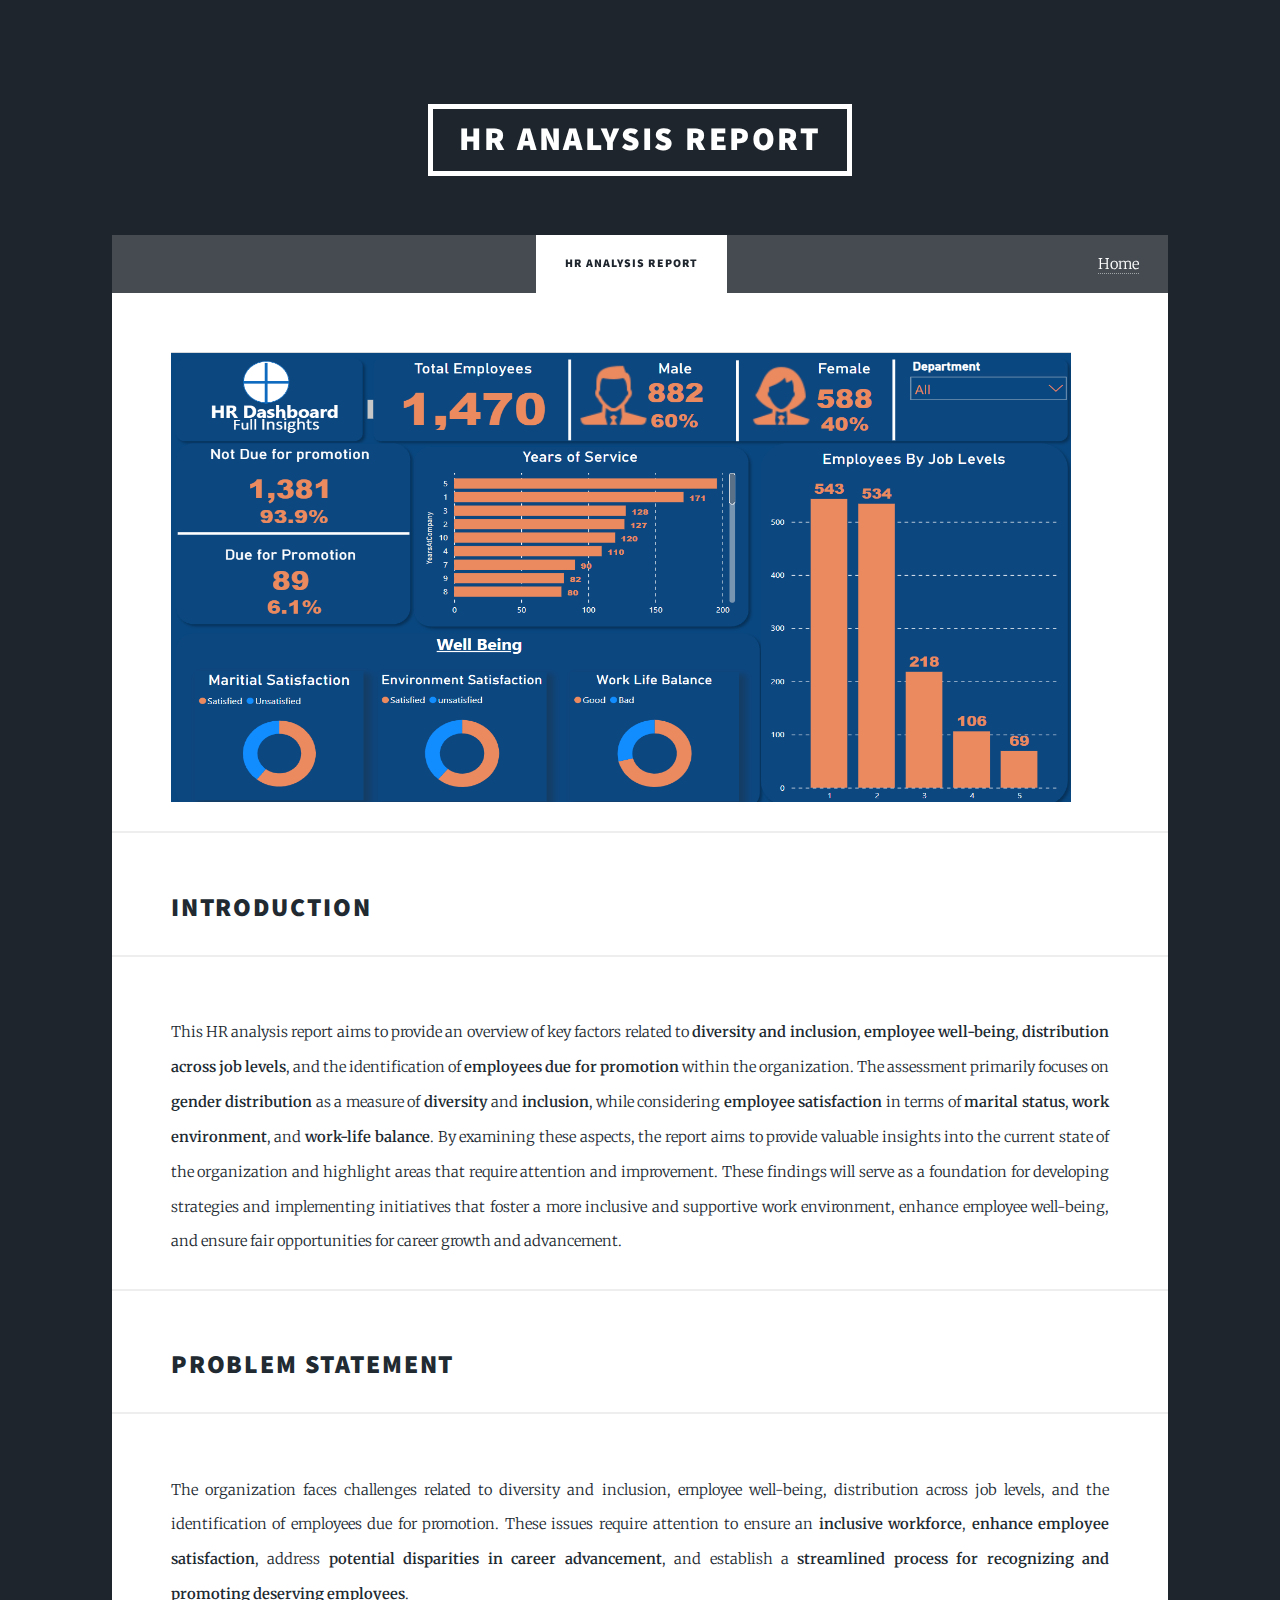
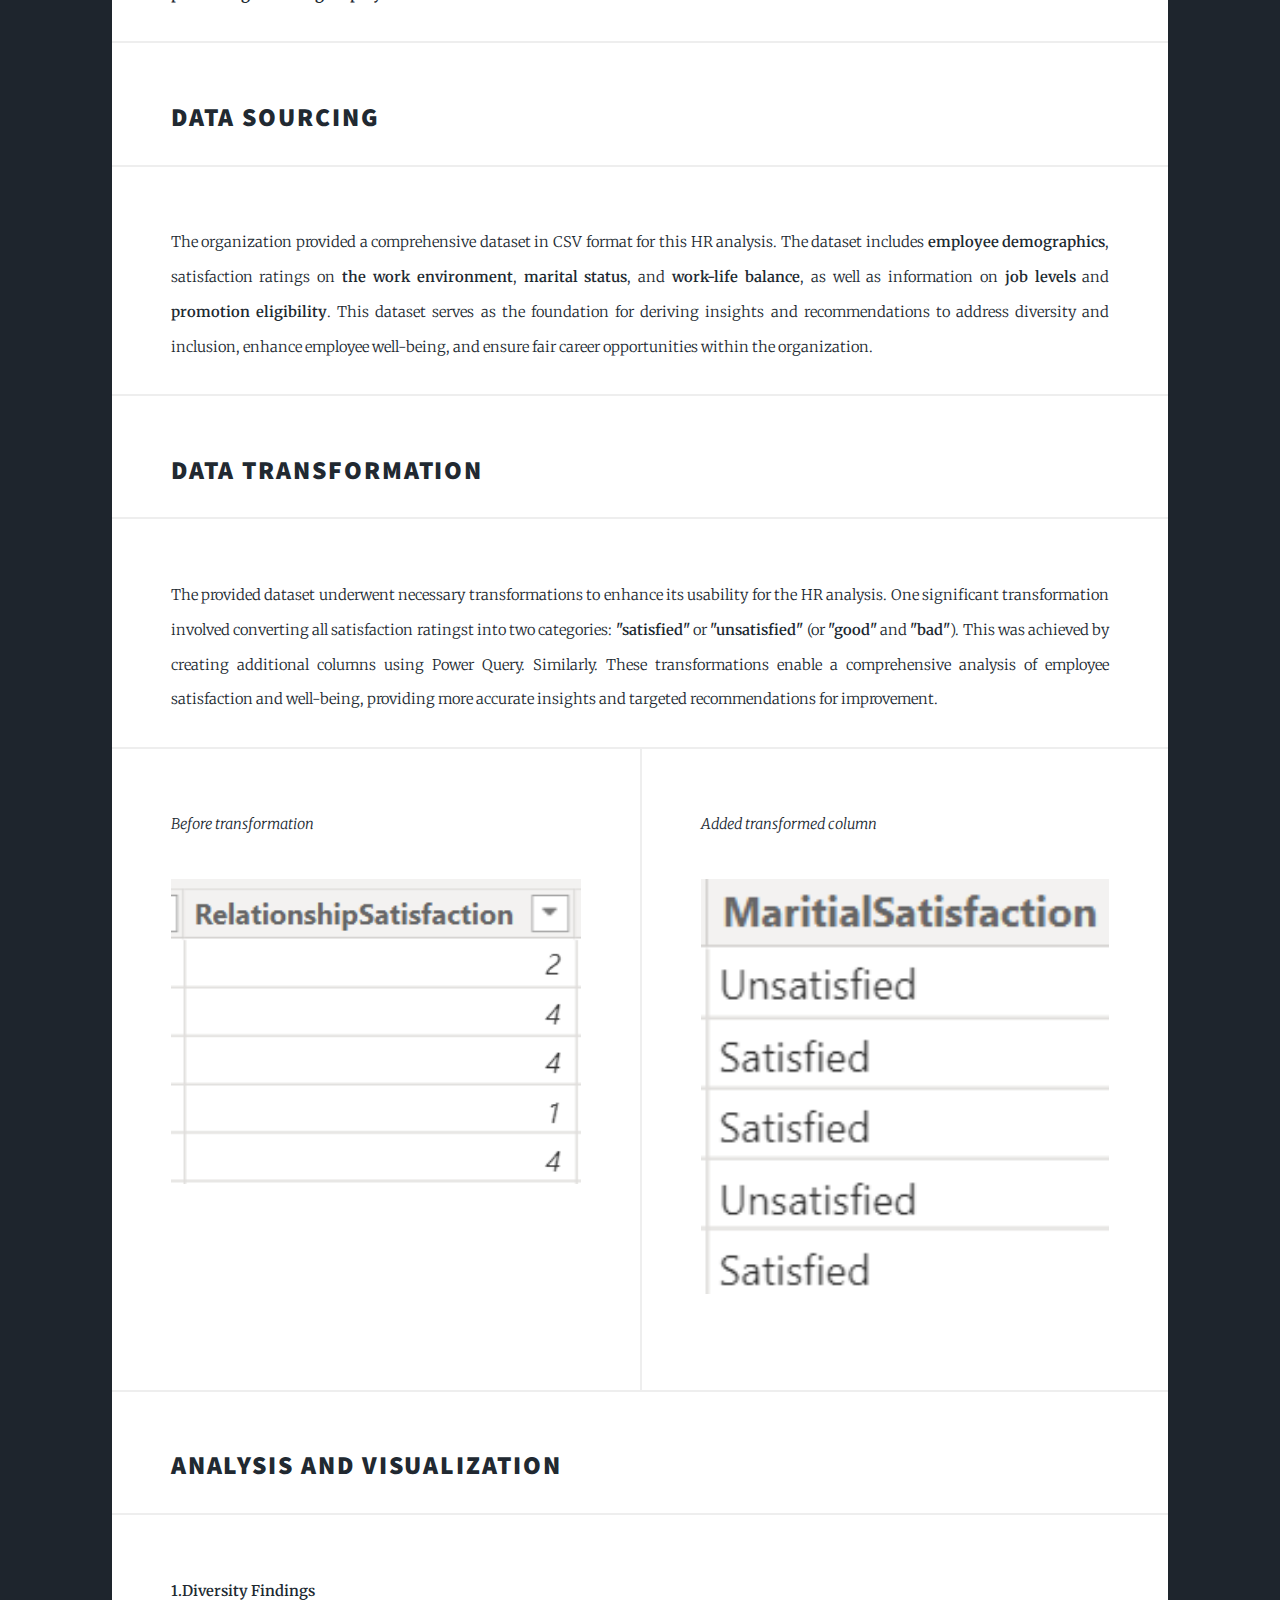
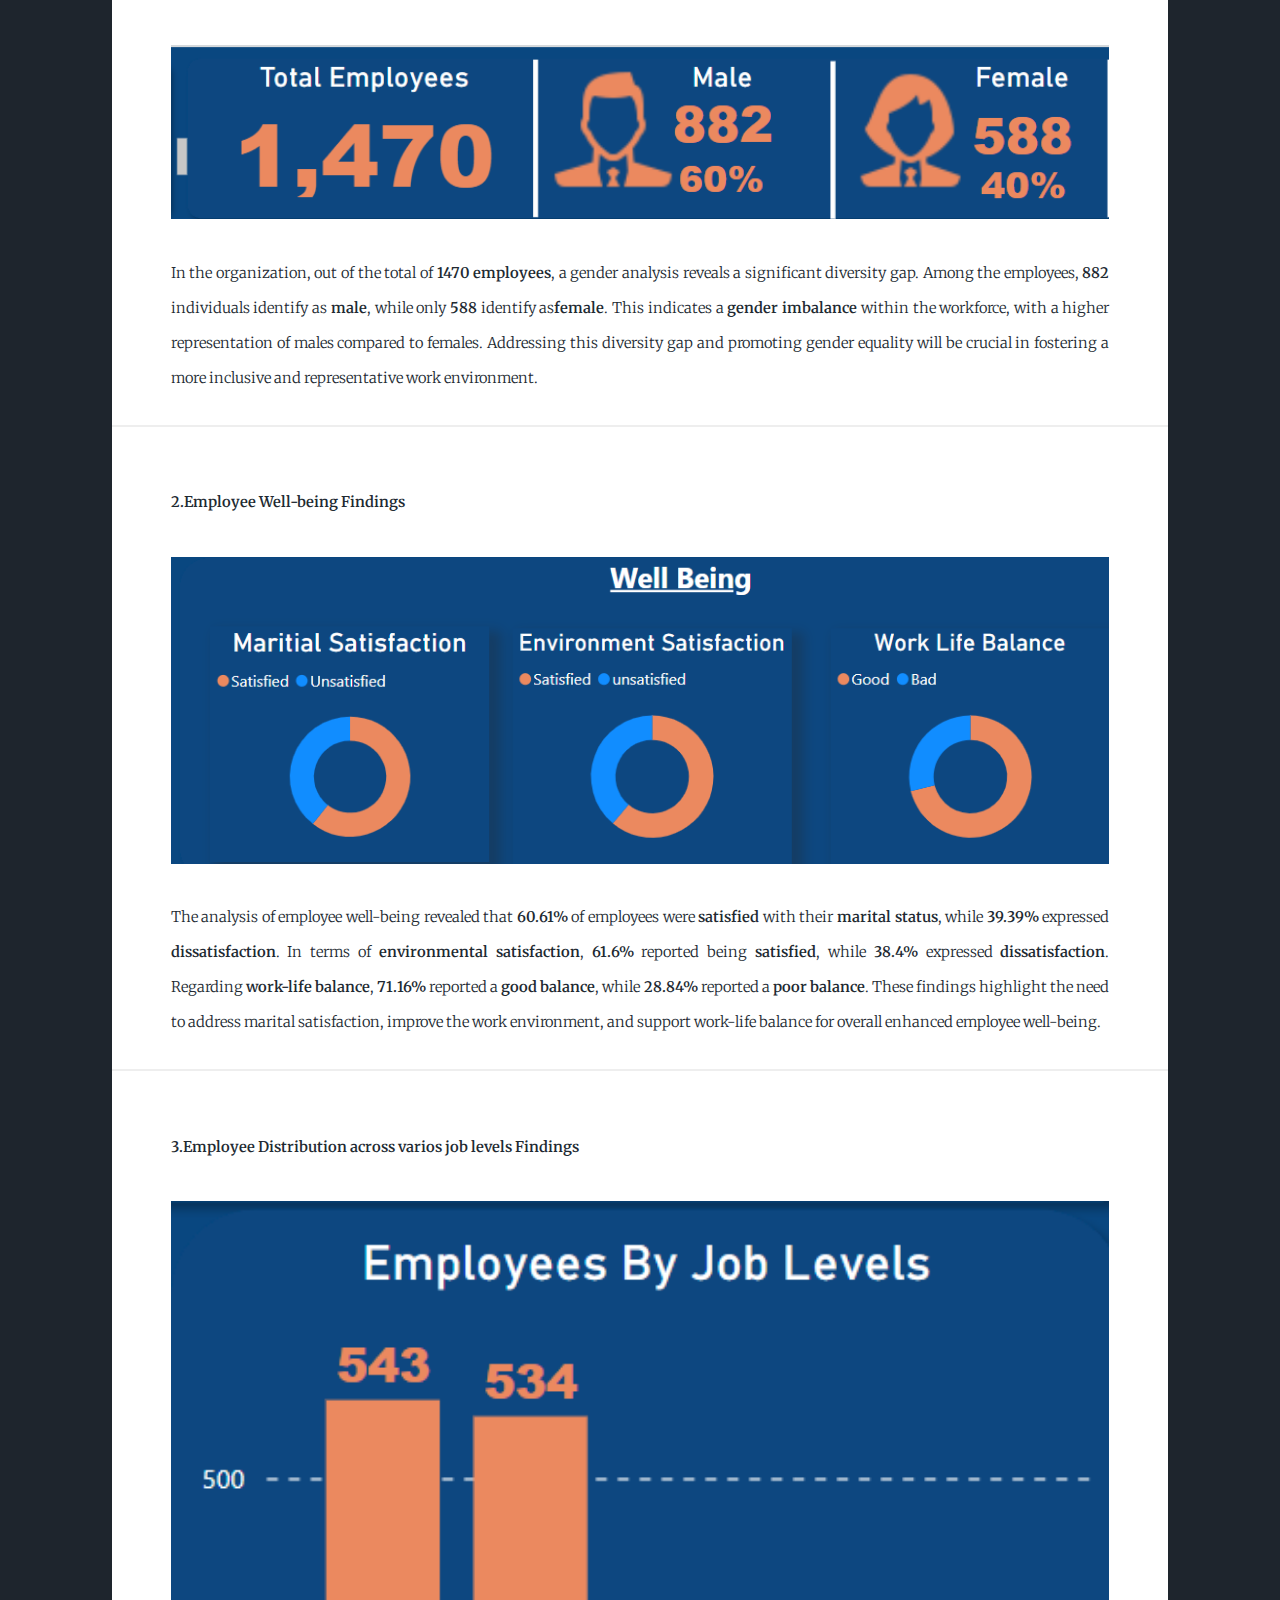
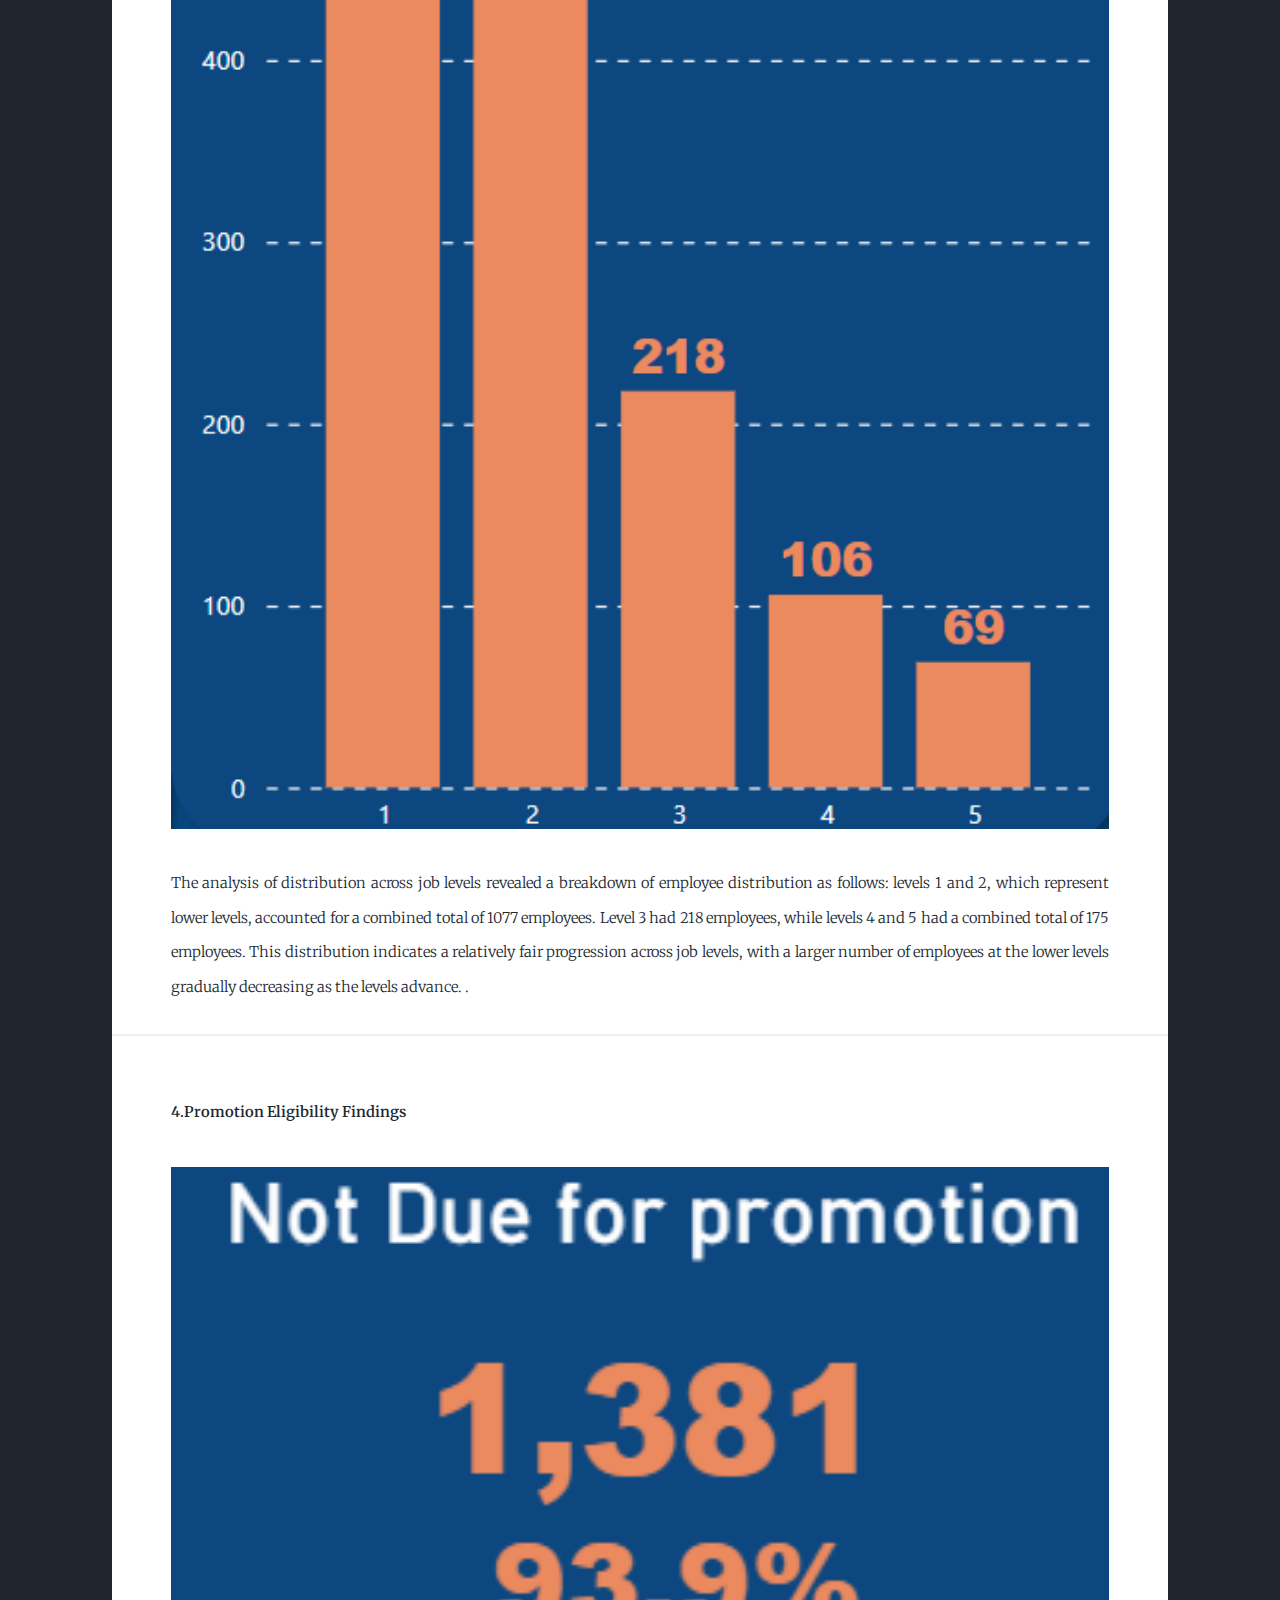
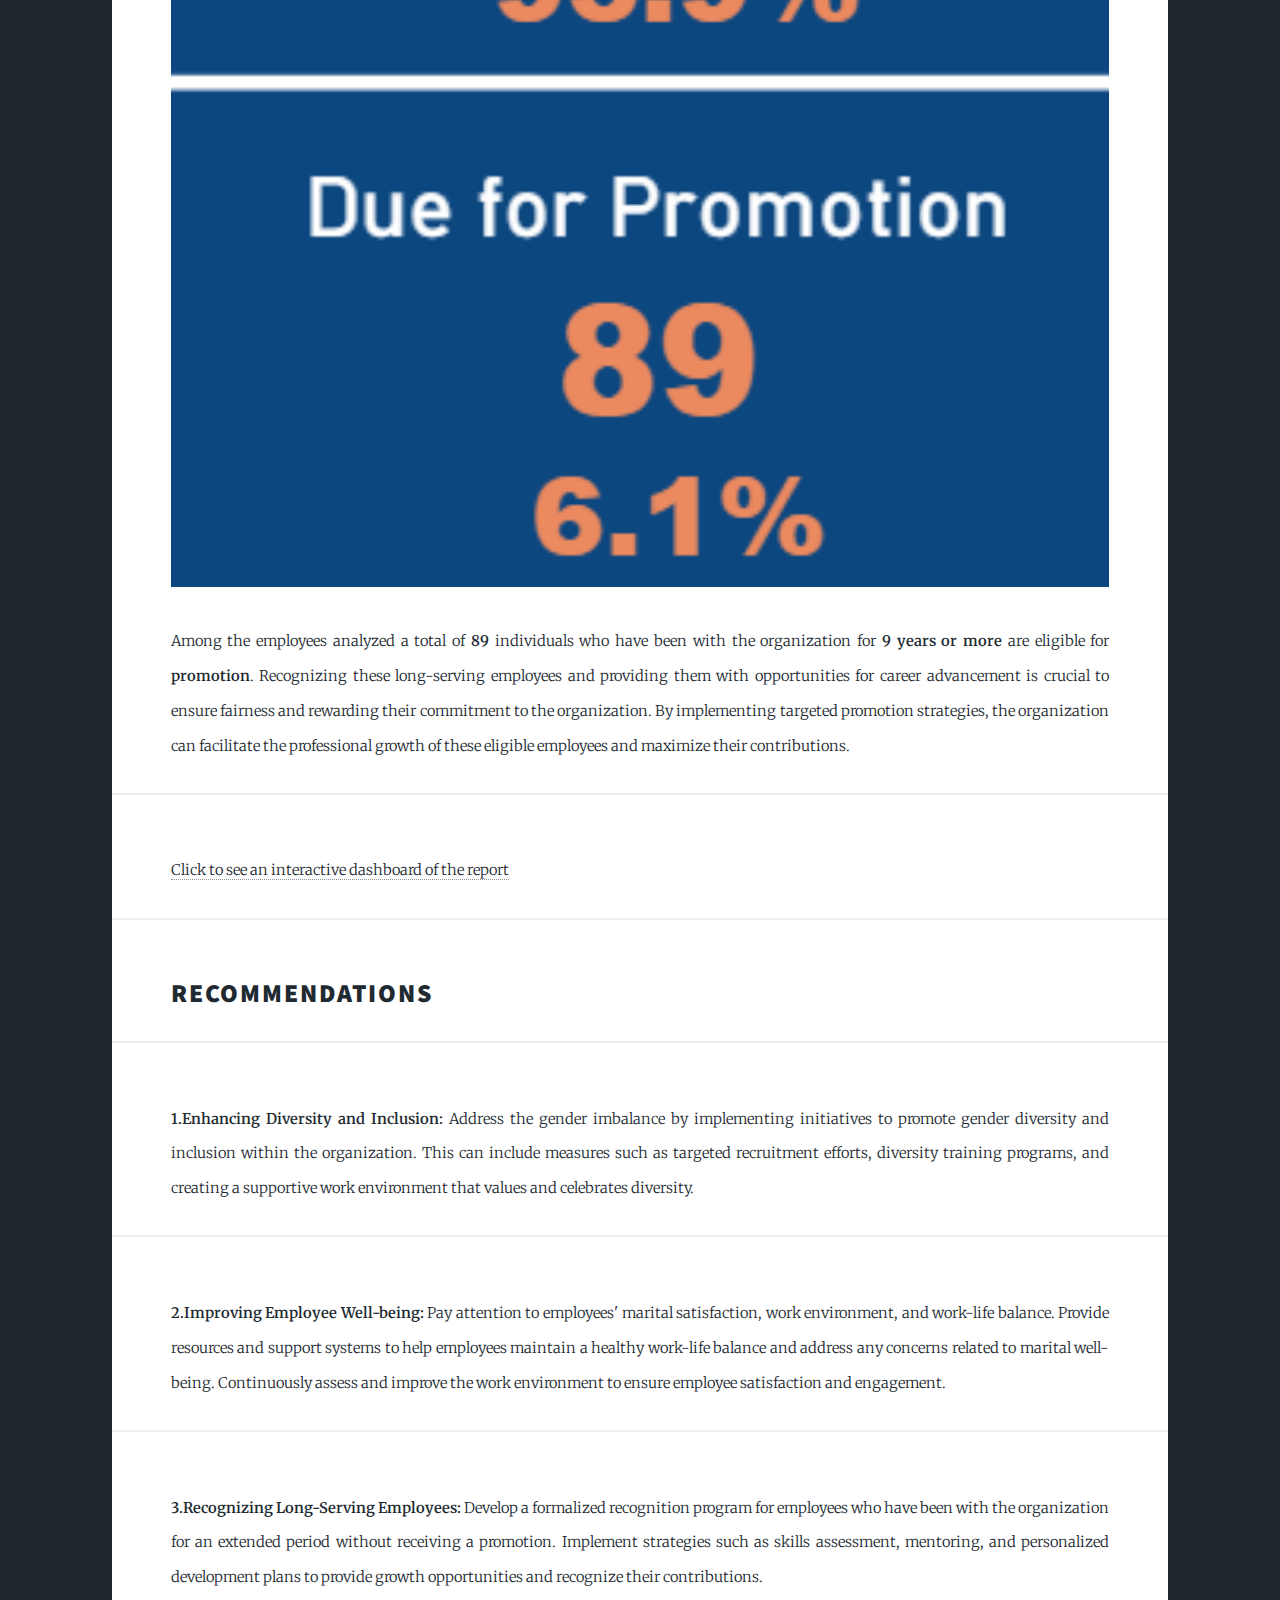
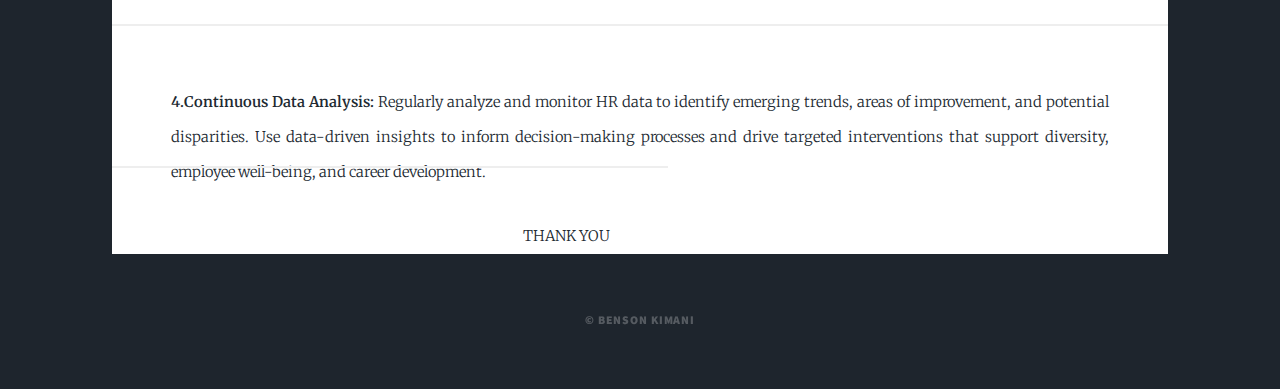
==== Hr_analysis.html @ 20885980 "Add files via upload" ====
<!DOCTYPE HTML>
<html>
	<head>
		<title>Benson Kimani portfolio</title>
		<meta charset="utf-8" />
		<meta name="viewport" content="width=device-width, initial-scale=1, user-scalable=no" />
		<link rel="stylesheet" href="assets/css/main.css" />
		<noscript><link rel="stylesheet" href="assets/css/noscript.css" /></noscript>
	</head>
	<body class="is-preload">

		<!-- Wrapper -->
			<div id="wrapper" class="fade-in">
	
      			<!-- Header -->
					<header id="header">
						<a href="HR Analysis.html" class="logo">HR Analysis Report</a>
					</header>

				<!-- Nav -->
					<nav id="nav">
						<ul class="links">
							<header id="header">
								<a href="HR Analysis.html" class="logo">HR Analysis Report</a>
							</header>
							<li class="active"><a href="Projects/index.html">HR Analysis Report</a></li>
						</ul>
						<ul class="icons">
							
							<li><a href="index.html" target="_blank">Home</a></li>
							
						</ul>
				
					</nav>
					
						
				

				<!-- Main -->
					<div id="main">

						<!-- Posts -->
							
								<div class="image container">
									<img src="images/HR_Dashboard.png" alt="HR Dashboard">
								</div>
									
								<h2>Introduction</h2> 
								<P>This HR analysis report aims to provide an overview of key factors 
								related to <b>diversity and inclusion</b>, <b>employee well-being</b>, <b>distribution
								across job levels</b>, and the identification of <b>employees due for promotion </b>
								within the organization. The assessment primarily focuses on <b>gender distribution</b>
								as a measure of <b>diversity</b> and <b>inclusion</b>, while considering <b>employee satisfaction</b> in
								terms of <b>marital status</b>, <b>work environment</b>, and <b>work-life balance</b>. By examining these 
								aspects, the report aims to provide valuable insights into the current state of the organization
								and highlight areas that require attention and improvement. These findings will serve as a foundation
								for developing strategies and implementing initiatives that foster a more inclusive and supportive 
								work environment, enhance employee well-being, and ensure fair opportunities for career growth and
								advancement.</P>
								<h2>Problem Statement</h2> 
								<p>The organization faces challenges related to diversity and inclusion, employee well-being, 
								   distribution across job levels, and the identification of employees due for promotion. These 
								   issues require attention to ensure an <b>inclusive workforce</b>, <b>enhance employee satisfaction</b>,
								    address <b>potential disparities in career advancement</b>, and establish a <b>streamlined process for 
									recognizing and promoting deserving employees</b>.</p>
								<h2>Data Sourcing</h2> 
                                 <p>The organization provided a comprehensive dataset in CSV format for this HR analysis. The dataset includes 
									<b>employee demographics</b>, satisfaction ratings on <b>the work environment</b>, <b>marital status</b>, and <b>work-life balance</b>,
									 as well as information on <b>job levels</b> and <b>promotion eligibility</b>. This dataset serves as the foundation for 
									 deriving insights and recommendations to address diversity and inclusion, enhance employee well-being, and 
									 ensure fair career opportunities within the organization.</p>
									 <h2>Data Transformation</h2>
                                <p>The provided dataset underwent necessary transformations to enhance its usability for the HR analysis.
									 One significant transformation involved converting all satisfaction ratingst into two categories: 
									 <b>"satisfied"</b> or <b>"unsatisfied"</b> (or <b>"good"</b> and <b>"bad"</b>).
									  This was achieved by creating additional columns using Power Query. Similarly. These transformations
									   enable a comprehensive analysis of employee satisfaction and well-being, providing more accurate 
									   insights and targeted recommendations for improvement.</p>
									 <section class="posts">   
									   <article>
											<p><i>Before transformation</i>
											
											<img src="images/original.png" class="image fit">
											</article>
									    <article>
											<p><i>Added  transformed column</i>
										
											<img src="images/transformed.png" class="image fit">
											</article>
									</section>		
                                    <h2>Analysis and visualization</h2>
									<p><b>1.Diversity Findings<br></b>
									<img src="images/gender.png" class="image fit">
									
										In the organization, out of the total of <b>1470 employees</b>, a gender analysis reveals 
										a significant diversity gap. Among the employees, <b>882</b> individuals identify as <b>male</b>, 
										while only <b>588 </b>identify as<b>female</b>. This indicates a <b>gender imbalance</b> within the workforce,
										 with a higher representation of males compared to females. Addressing this diversity gap 
										 and promoting gender equality will be crucial in fostering a more inclusive and 
										 representative work environment.
										</p>
										<p><b>2.Employee Well-being Findings<br></b>
										<img src="images/wellbeing.png" class="image fit">
											
										The analysis of employee well-being revealed that <b>60.61%</b> of employees were <b>satisfied</b> 
										with their <b>marital status</b>, while <b>39.39%</b> expressed <b>dissatisfaction</b>. In terms of
										 <b>environmental satisfaction</b>, <b>61.6%</b> reported being <b>satisfied</b>, while <b>38.4%</b>
										  expressed <b>dissatisfaction</b>. Regarding <b>work-life balance</b>, <b>71.16%</b> reported a 
										  <b>good balance</b>, while <b>28.84%</b> reported a <b>poor balance</b>. These findings highlight 
										  the need to address marital satisfaction, improve the work environment, and support work-life 
										  balance for overall enhanced employee well-being.</p>
										  <p><b>3.Employee Distribution across varios job levels Findings<br></b>
											<img src="images/distribution.png" class="image fit">
												
											The analysis of distribution across job levels revealed a breakdown of employee distribution as follows: 
											levels 1 and 2, which represent lower levels, accounted for a combined total of 1077 employees. Level 3 
											had 218 employees, while levels 4 and 5 had a combined total of 175 employees. This distribution indicates 
											a relatively fair progression across job levels, with a larger number of employees at the lower levels 
											gradually decreasing as the levels advance. .</p>
											<p><b>4.Promotion Eligibility Findings<br></b>
												<img src="images/Promotion.png" class="image fit">
													
												Among the employees analyzed a total of <b>89</b> individuals who have been with the organization for 
												<b>9 years or more</b> are eligible for <b>promotion</b>. Recognizing these long-serving employees and 
												providing them with opportunities for career advancement is crucial to ensure fairness and rewarding their
												 commitment to the organization. By implementing targeted promotion strategies, the organization can facilitate
												  the professional growth of these eligible employees and maximize their contributions.</p>
												  <p><a href="https://app.powerbi.com/view?r=eyJrIjoiOWZlZGU3MTQtNjFjOS00Njc4LWJiYTQtYjFmN2Y4ZjIwZDBhIiwidCI6ImRmODY3OWNkLWE4MGUtNDVkOC05OWFjLWM4M2VkN2ZmOTVhMCJ9" >Click to see an interactive dashboard of the report</a></p>
												  <h2>Recommendations</h2>
												  <p><b>1.Enhancing Diversity and Inclusion:</b> Address the gender imbalance by implementing initiatives to promote gender diversity and inclusion within the organization. This can include measures such as targeted recruitment efforts, diversity training programs, and creating a supportive work environment that values and celebrates diversity.</br></p>
												  <p><b>2.Improving Employee Well-being:</b> Pay attention to employees' marital satisfaction, work environment, and work-life balance. Provide resources and support systems to help employees maintain a healthy work-life balance and address any concerns related to marital well-being. Continuously assess and improve the work environment to ensure employee satisfaction and engagement. </br></p>
												  <p><b>3.Recognizing Long-Serving Employees:</b> Develop a formalized recognition program for employees who have been with the organization for an extended period without receiving a promotion. Implement strategies such as skills assessment, mentoring, and personalized development plans to provide growth opportunities and recognize their contributions.</br></p>
												  <p><b>4.Continuous Data Analysis:</b>  Regularly analyze and monitor HR data to identify emerging trends, areas of improvement, and potential disparities. Use data-driven insights to inform decision-making processes and drive targeted interventions that support diversity, employee well-being, and career development.</br></p>
												  <t></t><t></t><t></t><t>THANK YOU</t>
											 
										
											 
									

								

						

					</div>

				<!-- Copyright -->
					<div id="copyright">
						<ul><li>&copy; Benson Kimani</li></li></ul>
					</div>

			</div>

		<!-- Scripts -->
			<script src="assets/js/jquery.min.js"></script>
			<script src="assets/js/jquery.scrollex.min.js"></script>
			<script src="assets/js/jquery.scrolly.min.js"></script>
			<script src="assets/js/browser.min.js"></script>
			<script src="assets/js/breakpoints.min.js"></script>
			<script src="assets/js/util.js"></script>
			<script src="assets/js/main.js"></script>

	</body>
</html>
---- assets/css/main.css ----
@import url(fontawesome-all.min.css);
@import url("https://fonts.googleapis.com/css?family=Merriweather:300,700,300italic,700italic|Source+Sans+Pro:900");



html, body, div, span, applet, object,
iframe, h1, h2, h3, h4, h5, h6, p, blockquote,
pre, a, abbr, acronym, address, big, cite,
code, del, dfn, em, img, ins, kbd, q, s, samp,
small, strike, strong, sub, sup, tt, var, b,
u, i, center, dl, dt, dd, ol, ul, li, fieldset,
form, label, legend, table, caption, tbody,
tfoot, thead, tr, th, td, article, aside,
canvas, details, embed, figure, figcaption,
footer, header, hgroup, menu, nav, output, ruby,
section, summary, time, mark, audio, video {
	margin: 0;
	padding: 0;
	border: 0;
	font-size: 100%;
	font: inherit;
	vertical-align: baseline;}

article, aside, details, figcaption, figure,
footer, header, hgroup, menu, nav, section {
	display: block;}

body {
	line-height: 1;
}

ol, ul {
	list-style: none;
 }

blockquote, q {
	quotes: none;
}

	blockquote:before, blockquote:after, q:before, q:after {
		content: '';
		content: none;
	}

table {
	border-collapse: collapse;
	border-spacing: 0;
}

body {
	-webkit-text-size-adjust: none;
}

mark {
	background-color: transparent;
	color: inherit;
}

input::-moz-focus-inner {
	border: 0;
	padding: 0;
}

input, select, textarea {
	-moz-appearance: none;
	-webkit-appearance: none;
	-ms-appearance: none;
	appearance: none;
}

/* Basic */

	@-ms-viewport {
		width: device-width;
	}

	body {
		-ms-overflow-style: scrollbar;
	}

	@media screen and (max-width: 480px) {

		html, body {
			min-width: 320px;
		}

	}

	html {
		box-sizing: border-box;
	}

	*, *:before, *:after {
		box-sizing: inherit;
	}

	body {
		background-color: #1e252d;
	}

		body.is-preload *, body.is-preload *:before, body.is-preload *:after {
			-moz-animation: none !important;
			-webkit-animation: none !important;
			-ms-animation: none !important;
			animation: none !important;
			-moz-transition: none !important;
			-webkit-transition: none !important;
			-ms-transition: none !important;
			transition: none !important;
		}

/* Type */

	html {
		font-size: 16pt;
	}

		@media screen and (max-width: 1680px) {

			html {
				font-size: 12pt;
			}

		}

		@media screen and (max-width: 1280px) {

			html {
				font-size: 11pt;
			}

		}

		@media screen and (max-width: 360px) {

			html {
				font-size: 10pt;
			}

		}

	body {
		color: #212931;
	}

	body, input, select, textarea {
		font-family: "Merriweather", Georgia, serif;
		font-weight: 300;
		font-size: 1rem;
		line-height: 2.375;
	}

	a {
		-moz-transition: color 0.2s ease-in-out, background-color 0.2s ease-in-out, border-color 0.2s ease-in-out, box-shadow 0.2s ease-in-out;
		-webkit-transition: color 0.2s ease-in-out, background-color 0.2s ease-in-out, border-color 0.2s ease-in-out, box-shadow 0.2s ease-in-out;
		-ms-transition: color 0.2s ease-in-out, background-color 0.2s ease-in-out, border-color 0.2s ease-in-out, box-shadow 0.2s ease-in-out;
		transition: color 0.2s ease-in-out, background-color 0.2s ease-in-out, border-color 0.2s ease-in-out, box-shadow 0.2s ease-in-out;
		border-bottom: dotted 1px;
		text-decoration: none;
	}

		a:hover {
			border-bottom-color: transparent;
		}

	strong, b {
		font-weight: 600;
	}

	em, i {
		font-style: italic;
	}

	p {
		text-align: justify;
		margin: 0 0 2rem 0;
	}

	h1, h2, h3, h4, h5, h6 {
		font-family: "Source Sans Pro", Helvetica, sans-serif;
		font-weight: 900;
		line-height: 1.5;
		letter-spacing: 0.075em;
		text-transform: uppercase;
		margin: 0 0 1rem 0;
	}

		h1 a, h2 a, h3 a, h4 a, h5 a, h6 a {
			border-bottom: 0;
			color: inherit;
			text-decoration: none;
		}

	h1 {
		font-size: 4rem;
		line-height: 1.1;
		margin: 0 0 2rem 0;
	}

	h2 {
		font-size: 1.75rem;
		line-height: 1.3;
		margin: 0 0 1.5rem 0;
	}

	h3 {
		font-size: 1.25rem;
		margin: 0 0 1.5rem 0;
	}

	h4 {
		font-size: 1rem;
	}

	h5 {
		font-size: 0.9rem;
	}

	h6 {
		font-size: 0.8rem;
	}

	sub {
		font-size: 0.8rem;
		position: relative;
		top: 0.5rem;
	}

	sup {
		font-size: 0.8rem;
		position: relative;
		top: -0.5rem;
	}

	blockquote {
		border-left: solid 4px;
		font-style: italic;
		margin: 0 0 2rem 0;
		padding: 0.5rem 0 0.5rem 2rem;
	}

	code {
		border: solid 2px;
		font-family: "Courier New", monospace;
		font-size: 0.9rem;
		margin: 0 0.25rem;
		padding: 0.25rem 0.65rem;
	}

	pre {
		-webkit-overflow-scrolling: touch;
		font-family: "Courier New", monospace;
		font-size: 0.9rem;
		margin: 0 0 2rem 0;
	}

		pre code {
			display: block;
			line-height: 1.75;
			padding: 1rem 1.5rem;
			overflow-x: auto;
		}

	hr {
		border: 0;
		border-bottom: solid 2px;
		margin: 3rem 0;
	}

		hr.major {
			margin: 5rem 0;
		}

	.align-left {
		text-align: left;
	}

	.align-center {
		text-align: center;
	}

	.align-right {
		text-align: right;
	}

	input, select, textarea {
		color: #212931;
	}

	a {
		color: #212931;
		border-bottom-color: rgba(33, 41, 49, 0.5);
	}

		a:hover {
			border-bottom-color: transparent;
			color: #18bfef !important;
		}

	strong, b {
		color: #212931;
	}

	h1, h2, h3, h4, h5, h6 {
		color: #212931;
	}

	blockquote {
		border-left-color: #eeeeee;
	}

	code {
		background: rgba(220, 220, 220, 0.25);
		border-color: #eeeeee;
	}

	hr {
		border-bottom-color: #eeeeee;
	}

/* Row */

	.row {
		display: flex;
		flex-wrap: wrap;
		box-sizing: border-box;
		align-items: stretch;
	}

		.row > * {
			box-sizing: border-box;
		}

		.row.gtr-uniform > * > :last-child {
			margin-bottom: 0;
		}

		.row.aln-left {
			justify-content: flex-start;
		}

		.row.aln-center {
			justify-content: center;
		}

		.row.aln-right {
			justify-content: flex-end;
		}

		.row.aln-top {
			align-items: flex-start;
		}

		.row.aln-middle {
			align-items: center;
		}

		.row.aln-bottom {
			align-items: flex-end;
		}

		.row > .imp {
			order: -1;
		}

		.row > .col-1 {
			width: 8.33333%;
		}

		.row > .off-1 {
			margin-left: 8.33333%;
		}

		.row > .col-2 {
			width: 16.66667%;
		}

		.row > .off-2 {
			margin-left: 16.66667%;
		}

		.row > .col-3 {
			width: 25%;
		}

		.row > .off-3 {
			margin-left: 25%;
		}

		.row > .col-4 {
			width: 33.33333%;
		}

		.row > .off-4 {
			margin-left: 33.33333%;
		}

		.row > .col-5 {
			width: 41.66667%;
		}

		.row > .off-5 {
			margin-left: 41.66667%;
		}

		.row > .col-6 {
			width: 50%;
		}

		.row > .off-6 {
			margin-left: 50%;
		}

		.row > .col-7 {
			width: 58.33333%;
		}

		.row > .off-7 {
			margin-left: 58.33333%;
		}

		.row > .col-8 {
			width: 66.66667%;
		}

		.row > .off-8 {
			margin-left: 66.66667%;
		}

		.row > .col-9 {
			width: 75%;
		}

		.row > .off-9 {
			margin-left: 75%;
		}

		.row > .col-10 {
			width: 83.33333%;
		}

		.row > .off-10 {
			margin-left: 83.33333%;
		}

		.row > .col-11 {
			width: 91.66667%;
		}

		.row > .off-11 {
			margin-left: 91.66667%;
		}

		.row > .col-12 {
			width: 100%;
		}

		.row > .off-12 {
			margin-left: 100%;
		}

		.row.gtr-0 {
			margin-top: 0;
			margin-left: 0rem;
		}

			.row.gtr-0 > * {
				padding: 0 0 0 0rem;
			}

			.row.gtr-0.gtr-uniform {
				margin-top: 0rem;
			}

				.row.gtr-0.gtr-uniform > * {
					padding-top: 0rem;
				}

		.row.gtr-25 {
			margin-top: 0;
			margin-left: -0.375rem;
		}

			.row.gtr-25 > * {
				padding: 0 0 0 0.375rem;
			}

			.row.gtr-25.gtr-uniform {
				margin-top: -0.375rem;
			}

				.row.gtr-25.gtr-uniform > * {
					padding-top: 0.375rem;
				}

		.row.gtr-50 {
			margin-top: 0;
			margin-left: -0.75rem;
		}

			.row.gtr-50 > * {
				padding: 0 0 0 0.75rem;
			}

			.row.gtr-50.gtr-uniform {
				margin-top: -0.75rem;
			}

				.row.gtr-50.gtr-uniform > * {
					padding-top: 0.75rem;
				}

		.row {
			margin-top: 0;
			margin-left: -1.5rem;
		}

			.row > * {
				padding: 0 0 0 1.5rem;
			}

			.row.gtr-uniform {
				margin-top: -1.5rem;
			}

				.row.gtr-uniform > * {
					padding-top: 1.5rem;
				}

		.row.gtr-150 {
			margin-top: 0;
			margin-left: -2.25rem;
		}

			.row.gtr-150 > * {
				padding: 0 0 0 2.25rem;
			}

			.row.gtr-150.gtr-uniform {
				margin-top: -2.25rem;
			}

				.row.gtr-150.gtr-uniform > * {
					padding-top: 2.25rem;
				}

		.row.gtr-200 {
			margin-top: 0;
			margin-left: -3rem;
		}

			.row.gtr-200 > * {
				padding: 0 0 0 3rem;
			}

			.row.gtr-200.gtr-uniform {
				margin-top: -3rem;
			}

				.row.gtr-200.gtr-uniform > * {
					padding-top: 3rem;
				}

		@media screen and (max-width: 1680px) {

			.row {
				display: flex;
				flex-wrap: wrap;
				box-sizing: border-box;
				align-items: stretch;
			}

				.row > * {
					box-sizing: border-box;
				}

				.row.gtr-uniform > * > :last-child {
					margin-bottom: 0;
				}

				.row.aln-left {
					justify-content: flex-start;
				}

				.row.aln-center {
					justify-content: center;
				}

				.row.aln-right {
					justify-content: flex-end;
				}

				.row.aln-top {
					align-items: flex-start;
				}

				.row.aln-middle {
					align-items: center;
				}

				.row.aln-bottom {
					align-items: flex-end;
				}

				.row > .imp-xlarge {
					order: -1;
				}

				.row > .col-1-xlarge {
					width: 8.33333%;
				}

				.row > .off-1-xlarge {
					margin-left: 8.33333%;
				}

				.row > .col-2-xlarge {
					width: 16.66667%;
				}

				.row > .off-2-xlarge {
					margin-left: 16.66667%;
				}

				.row > .col-3-xlarge {
					width: 25%;
				}

				.row > .off-3-xlarge {
					margin-left: 25%;
				}

				.row > .col-4-xlarge {
					width: 33.33333%;
				}

				.row > .off-4-xlarge {
					margin-left: 33.33333%;
				}

				.row > .col-5-xlarge {
					width: 41.66667%;
				}

				.row > .off-5-xlarge {
					margin-left: 41.66667%;
				}

				.row > .col-6-xlarge {
					width: 50%;
				}

				.row > .off-6-xlarge {
					margin-left: 50%;
				}

				.row > .col-7-xlarge {
					width: 58.33333%;
				}

				.row > .off-7-xlarge {
					margin-left: 58.33333%;
				}

				.row > .col-8-xlarge {
					width: 66.66667%;
				}

				.row > .off-8-xlarge {
					margin-left: 66.66667%;
				}

				.row > .col-9-xlarge {
					width: 75%;
				}

				.row > .off-9-xlarge {
					margin-left: 75%;
				}

				.row > .col-10-xlarge {
					width: 83.33333%;
				}

				.row > .off-10-xlarge {
					margin-left: 83.33333%;
				}

				.row > .col-11-xlarge {
					width: 91.66667%;
				}

				.row > .off-11-xlarge {
					margin-left: 91.66667%;
				}

				.row > .col-12-xlarge {
					width: 100%;
				}

				.row > .off-12-xlarge {
					margin-left: 100%;
				}

				.row.gtr-0 {
					margin-top: 0;
					margin-left: 0rem;
				}

					.row.gtr-0 > * {
						padding: 0 0 0 0rem;
					}

					.row.gtr-0.gtr-uniform {
						margin-top: 0rem;
					}

						.row.gtr-0.gtr-uniform > * {
							padding-top: 0rem;
						}

				.row.gtr-25 {
					margin-top: 0;
					margin-left: -0.375rem;
				}

					.row.gtr-25 > * {
						padding: 0 0 0 0.375rem;
					}

					.row.gtr-25.gtr-uniform {
						margin-top: -0.375rem;
					}

						.row.gtr-25.gtr-uniform > * {
							padding-top: 0.375rem;
						}

				.row.gtr-50 {
					margin-top: 0;
					margin-left: -0.75rem;
				}

					.row.gtr-50 > * {
						padding: 0 0 0 0.75rem;
					}

					.row.gtr-50.gtr-uniform {
						margin-top: -0.75rem;
					}

						.row.gtr-50.gtr-uniform > * {
							padding-top: 0.75rem;
						}

				.row {
					margin-top: 0;
					margin-left: -1.5rem;
				}

					.row > * {
						padding: 0 0 0 1.5rem;
					}

					.row.gtr-uniform {
						margin-top: -1.5rem;
					}

						.row.gtr-uniform > * {
							padding-top: 1.5rem;
						}

				.row.gtr-150 {
					margin-top: 0;
					margin-left: -2.25rem;
				}

					.row.gtr-150 > * {
						padding: 0 0 0 2.25rem;
					}

					.row.gtr-150.gtr-uniform {
						margin-top: -2.25rem;
					}

						.row.gtr-150.gtr-uniform > * {
							padding-top: 2.25rem;
						}

				.row.gtr-200 {
					margin-top: 0;
					margin-left: -3rem;
				}

					.row.gtr-200 > * {
						padding: 0 0 0 3rem;
					}

					.row.gtr-200.gtr-uniform {
						margin-top: -3rem;
					}

						.row.gtr-200.gtr-uniform > * {
							padding-top: 3rem;
						}

		}

		@media screen and (max-width: 1280px) {

			.row {
				display: flex;
				flex-wrap: wrap;
				box-sizing: border-box;
				align-items: stretch;
			}

				.row > * {
					box-sizing: border-box;
				}

				.row.gtr-uniform > * > :last-child {
					margin-bottom: 0;
				}

				.row.aln-left {
					justify-content: flex-start;
				}

				.row.aln-center {
					justify-content: center;
				}

				.row.aln-right {
					justify-content: flex-end;
				}

				.row.aln-top {
					align-items: flex-start;
				}

				.row.aln-middle {
					align-items: center;
				}

				.row.aln-bottom {
					align-items: flex-end;
				}

				.row > .imp-large {
					order: -1;
				}

				.row > .col-1-large {
					width: 8.33333%;
				}

				.row > .off-1-large {
					margin-left: 8.33333%;
				}

				.row > .col-2-large {
					width: 16.66667%;
				}

				.row > .off-2-large {
					margin-left: 16.66667%;
				}

				.row > .col-3-large {
					width: 25%;
				}

				.row > .off-3-large {
					margin-left: 25%;
				}

				.row > .col-4-large {
					width: 33.33333%;
				}

				.row > .off-4-large {
					margin-left: 33.33333%;
				}

				.row > .col-5-large {
					width: 41.66667%;
				}

				.row > .off-5-large {
					margin-left: 41.66667%;
				}

				.row > .col-6-large {
					width: 50%;
				}

				.row > .off-6-large {
					margin-left: 50%;
				}

				.row > .col-7-large {
					width: 58.33333%;
				}

				.row > .off-7-large {
					margin-left: 58.33333%;
				}

				.row > .col-8-large {
					width: 66.66667%;
				}

				.row > .off-8-large {
					margin-left: 66.66667%;
				}

				.row > .col-9-large {
					width: 75%;
				}

				.row > .off-9-large {
					margin-left: 75%;
				}

				.row > .col-10-large {
					width: 83.33333%;
				}

				.row > .off-10-large {
					margin-left: 83.33333%;
				}

				.row > .col-11-large {
					width: 91.66667%;
				}

				.row > .off-11-large {
					margin-left: 91.66667%;
				}

				.row > .col-12-large {
					width: 100%;
				}

				.row > .off-12-large {
					margin-left: 100%;
				}

				.row.gtr-0 {
					margin-top: 0;
					margin-left: 0rem;
				}

					.row.gtr-0 > * {
						padding: 0 0 0 0rem;
					}

					.row.gtr-0.gtr-uniform {
						margin-top: 0rem;
					}

						.row.gtr-0.gtr-uniform > * {
							padding-top: 0rem;
						}

				.row.gtr-25 {
					margin-top: 0;
					margin-left: -0.375rem;
				}

					.row.gtr-25 > * {
						padding: 0 0 0 0.375rem;
					}

					.row.gtr-25.gtr-uniform {
						margin-top: -0.375rem;
					}

						.row.gtr-25.gtr-uniform > * {
							padding-top: 0.375rem;
						}

				.row.gtr-50 {
					margin-top: 0;
					margin-left: -0.75rem;
				}

					.row.gtr-50 > * {
						padding: 0 0 0 0.75rem;
					}

					.row.gtr-50.gtr-uniform {
						margin-top: -0.75rem;
					}

						.row.gtr-50.gtr-uniform > * {
							padding-top: 0.75rem;
						}

				.row {
					margin-top: 0;
					margin-left: -1.5rem;
				}

					.row > * {
						padding: 0 0 0 1.5rem;
					}

					.row.gtr-uniform {
						margin-top: -1.5rem;
					}

						.row.gtr-uniform > * {
							padding-top: 1.5rem;
						}

				.row.gtr-150 {
					margin-top: 0;
					margin-left: -2.25rem;
				}

					.row.gtr-150 > * {
						padding: 0 0 0 2.25rem;
					}

					.row.gtr-150.gtr-uniform {
						margin-top: -2.25rem;
					}

						.row.gtr-150.gtr-uniform > * {
							padding-top: 2.25rem;
						}

				.row.gtr-200 {
					margin-top: 0;
					margin-left: -3rem;
				}

					.row.gtr-200 > * {
						padding: 0 0 0 3rem;
					}

					.row.gtr-200.gtr-uniform {
						margin-top: -3rem;
					}

						.row.gtr-200.gtr-uniform > * {
							padding-top: 3rem;
						}

		}

		@media screen and (max-width: 980px) {

			.row {
				display: flex;
				flex-wrap: wrap;
				box-sizing: border-box;
				align-items: stretch;
			}

				.row > * {
					box-sizing: border-box;
				}

				.row.gtr-uniform > * > :last-child {
					margin-bottom: 0;
				}

				.row.aln-left {
					justify-content: flex-start;
				}

				.row.aln-center {
					justify-content: center;
				}

				.row.aln-right {
					justify-content: flex-end;
				}

				.row.aln-top {
					align-items: flex-start;
				}

				.row.aln-middle {
					align-items: center;
				}

				.row.aln-bottom {
					align-items: flex-end;
				}

				.row > .imp-medium {
					order: -1;
				}

				.row > .col-1-medium {
					width: 8.33333%;
				}

				.row > .off-1-medium {
					margin-left: 8.33333%;
				}

				.row > .col-2-medium {
					width: 16.66667%;
				}

				.row > .off-2-medium {
					margin-left: 16.66667%;
				}

				.row > .col-3-medium {
					width: 25%;
				}

				.row > .off-3-medium {
					margin-left: 25%;
				}

				.row > .col-4-medium {
					width: 33.33333%;
				}

				.row > .off-4-medium {
					margin-left: 33.33333%;
				}

				.row > .col-5-medium {
					width: 41.66667%;
				}

				.row > .off-5-medium {
					margin-left: 41.66667%;
				}

				.row > .col-6-medium {
					width: 50%;
				}

				.row > .off-6-medium {
					margin-left: 50%;
				}

				.row > .col-7-medium {
					width: 58.33333%;
				}

				.row > .off-7-medium {
					margin-left: 58.33333%;
				}

				.row > .col-8-medium {
					width: 66.66667%;
				}

				.row > .off-8-medium {
					margin-left: 66.66667%;
				}

				.row > .col-9-medium {
					width: 75%;
				}

				.row > .off-9-medium {
					margin-left: 75%;
				}

				.row > .col-10-medium {
					width: 83.33333%;
				}

				.row > .off-10-medium {
					margin-left: 83.33333%;
				}

				.row > .col-11-medium {
					width: 91.66667%;
				}

				.row > .off-11-medium {
					margin-left: 91.66667%;
				}

				.row > .col-12-medium {
					width: 100%;
				}

				.row > .off-12-medium {
					margin-left: 100%;
				}

				.row.gtr-0 {
					margin-top: 0;
					margin-left: 0rem;
				}

					.row.gtr-0 > * {
						padding: 0 0 0 0rem;
					}

					.row.gtr-0.gtr-uniform {
						margin-top: 0rem;
					}

						.row.gtr-0.gtr-uniform > * {
							padding-top: 0rem;
						}

				.row.gtr-25 {
					margin-top: 0;
					margin-left: -0.375rem;
				}

					.row.gtr-25 > * {
						padding: 0 0 0 0.375rem;
					}

					.row.gtr-25.gtr-uniform {
						margin-top: -0.375rem;
					}

						.row.gtr-25.gtr-uniform > * {
							padding-top: 0.375rem;
						}

				.row.gtr-50 {
					margin-top: 0;
					margin-left: -0.75rem;
				}

					.row.gtr-50 > * {
						padding: 0 0 0 0.75rem;
					}

					.row.gtr-50.gtr-uniform {
						margin-top: -0.75rem;
					}

						.row.gtr-50.gtr-uniform > * {
							padding-top: 0.75rem;
						}

				.row {
					margin-top: 0;
					margin-left: -1.5rem;
				}

					.row > * {
						padding: 0 0 0 1.5rem;
					}

					.row.gtr-uniform {
						margin-top: -1.5rem;
					}

						.row.gtr-uniform > * {
							padding-top: 1.5rem;
						}

				.row.gtr-150 {
					margin-top: 0;
					margin-left: -2.25rem;
				}

					.row.gtr-150 > * {
						padding: 0 0 0 2.25rem;
					}

					.row.gtr-150.gtr-uniform {
						margin-top: -2.25rem;
					}

						.row.gtr-150.gtr-uniform > * {
							padding-top: 2.25rem;
						}

				.row.gtr-200 {
					margin-top: 0;
					margin-left: -3rem;
				}

					.row.gtr-200 > * {
						padding: 0 0 0 3rem;
					}

					.row.gtr-200.gtr-uniform {
						margin-top: -3rem;
					}

						.row.gtr-200.gtr-uniform > * {
							padding-top: 3rem;
						}

		}

		@media screen and (max-width: 736px) {

			.row {
				display: flex;
				flex-wrap: wrap;
				box-sizing: border-box;
				align-items: stretch;
			}

				.row > * {
					box-sizing: border-box;
				}

				.row.gtr-uniform > * > :last-child {
					margin-bottom: 0;
				}

				.row.aln-left {
					justify-content: flex-start;
				}

				.row.aln-center {
					justify-content: center;
				}

				.row.aln-right {
					justify-content: flex-end;
				}

				.row.aln-top {
					align-items: flex-start;
				}

				.row.aln-middle {
					align-items: center;
				}

				.row.aln-bottom {
					align-items: flex-end;
				}

				.row > .imp-small {
					order: -1;
				}

				.row > .col-1-small {
					width: 8.33333%;
				}

				.row > .off-1-small {
					margin-left: 8.33333%;
				}

				.row > .col-2-small {
					width: 16.66667%;
				}

				.row > .off-2-small {
					margin-left: 16.66667%;
				}

				.row > .col-3-small {
					width: 25%;
				}

				.row > .off-3-small {
					margin-left: 25%;
				}

				.row > .col-4-small {
					width: 33.33333%;
				}

				.row > .off-4-small {
					margin-left: 33.33333%;
				}

				.row > .col-5-small {
					width: 41.66667%;
				}

				.row > .off-5-small {
					margin-left: 41.66667%;
				}

				.row > .col-6-small {
					width: 50%;
				}

				.row > .off-6-small {
					margin-left: 50%;
				}

				.row > .col-7-small {
					width: 58.33333%;
				}

				.row > .off-7-small {
					margin-left: 58.33333%;
				}

				.row > .col-8-small {
					width: 66.66667%;
				}

				.row > .off-8-small {
					margin-left: 66.66667%;
				}

				.row > .col-9-small {
					width: 75%;
				}

				.row > .off-9-small {
					margin-left: 75%;
				}

				.row > .col-10-small {
					width: 83.33333%;
				}

				.row > .off-10-small {
					margin-left: 83.33333%;
				}

				.row > .col-11-small {
					width: 91.66667%;
				}

				.row > .off-11-small {
					margin-left: 91.66667%;
				}

				.row > .col-12-small {
					width: 100%;
				}

				.row > .off-12-small {
					margin-left: 100%;
				}

				.row.gtr-0 {
					margin-top: 0;
					margin-left: 0rem;
				}

					.row.gtr-0 > * {
						padding: 0 0 0 0rem;
					}

					.row.gtr-0.gtr-uniform {
						margin-top: 0rem;
					}

						.row.gtr-0.gtr-uniform > * {
							padding-top: 0rem;
						}

				.row.gtr-25 {
					margin-top: 0;
					margin-left: -0.375rem;
				}

					.row.gtr-25 > * {
						padding: 0 0 0 0.375rem;
					}

					.row.gtr-25.gtr-uniform {
						margin-top: -0.375rem;
					}

						.row.gtr-25.gtr-uniform > * {
							padding-top: 0.375rem;
						}

				.row.gtr-50 {
					margin-top: 0;
					margin-left: -0.75rem;
				}

					.row.gtr-50 > * {
						padding: 0 0 0 0.75rem;
					}

					.row.gtr-50.gtr-uniform {
						margin-top: -0.75rem;
					}

						.row.gtr-50.gtr-uniform > * {
							padding-top: 0.75rem;
						}

				.row {
					margin-top: 0;
					margin-left: -1.5rem;
				}

					.row > * {
						padding: 0 0 0 1.5rem;
					}

					.row.gtr-uniform {
						margin-top: -1.5rem;
					}

						.row.gtr-uniform > * {
							padding-top: 1.5rem;
						}

				.row.gtr-150 {
					margin-top: 0;
					margin-left: -2.25rem;
				}

					.row.gtr-150 > * {
						padding: 0 0 0 2.25rem;
					}

					.row.gtr-150.gtr-uniform {
						margin-top: -2.25rem;
					}

						.row.gtr-150.gtr-uniform > * {
							padding-top: 2.25rem;
						}

				.row.gtr-200 {
					margin-top: 0;
					margin-left: -3rem;
				}

					.row.gtr-200 > * {
						padding: 0 0 0 3rem;
					}

					.row.gtr-200.gtr-uniform {
						margin-top: -3rem;
					}

						.row.gtr-200.gtr-uniform > * {
							padding-top: 3rem;
						}

		}

		@media screen and (max-width: 480px) {

			.row {
				display: flex;
				flex-wrap: wrap;
				box-sizing: border-box;
				align-items: stretch;
			}

				.row > * {
					box-sizing: border-box;
				}

				.row.gtr-uniform > * > :last-child {
					margin-bottom: 0;
				}

				.row.aln-left {
					justify-content: flex-start;
				}

				.row.aln-center {
					justify-content: center;
				}

				.row.aln-right {
					justify-content: flex-end;
				}

				.row.aln-top {
					align-items: flex-start;
				}

				.row.aln-middle {
					align-items: center;
				}

				.row.aln-bottom {
					align-items: flex-end;
				}

				.row > .imp-xsmall {
					order: -1;
				}

				.row > .col-1-xsmall {
					width: 8.33333%;
				}

				.row > .off-1-xsmall {
					margin-left: 8.33333%;
				}

				.row > .col-2-xsmall {
					width: 16.66667%;
				}

				.row > .off-2-xsmall {
					margin-left: 16.66667%;
				}

				.row > .col-3-xsmall {
					width: 25%;
				}

				.row > .off-3-xsmall {
					margin-left: 25%;
				}

				.row > .col-4-xsmall {
					width: 33.33333%;
				}

				.row > .off-4-xsmall {
					margin-left: 33.33333%;
				}

				.row > .col-5-xsmall {
					width: 41.66667%;
				}

				.row > .off-5-xsmall {
					margin-left: 41.66667%;
				}

				.row > .col-6-xsmall {
					width: 50%;
				}

				.row > .off-6-xsmall {
					margin-left: 50%;
				}

				.row > .col-7-xsmall {
					width: 58.33333%;
				}

				.row > .off-7-xsmall {
					margin-left: 58.33333%;
				}

				.row > .col-8-xsmall {
					width: 66.66667%;
				}

				.row > .off-8-xsmall {
					margin-left: 66.66667%;
				}

				.row > .col-9-xsmall {
					width: 75%;
				}

				.row > .off-9-xsmall {
					margin-left: 75%;
				}

				.row > .col-10-xsmall {
					width: 83.33333%;
				}

				.row > .off-10-xsmall {
					margin-left: 83.33333%;
				}

				.row > .col-11-xsmall {
					width: 91.66667%;
				}

				.row > .off-11-xsmall {
					margin-left: 91.66667%;
				}

				.row > .col-12-xsmall {
					width: 100%;
				}

				.row > .off-12-xsmall {
					margin-left: 100%;
				}

				.row.gtr-0 {
					margin-top: 0;
					margin-left: 0rem;
				}

					.row.gtr-0 > * {
						padding: 0 0 0 0rem;
					}

					.row.gtr-0.gtr-uniform {
						margin-top: 0rem;
					}

						.row.gtr-0.gtr-uniform > * {
							padding-top: 0rem;
						}

				.row.gtr-25 {
					margin-top: 0;
					margin-left: -0.375rem;
				}

					.row.gtr-25 > * {
						padding: 0 0 0 0.375rem;
					}

					.row.gtr-25.gtr-uniform {
						margin-top: -0.375rem;
					}

						.row.gtr-25.gtr-uniform > * {
							padding-top: 0.375rem;
						}

				.row.gtr-50 {
					margin-top: 0;
					margin-left: -0.75rem;
				}

					.row.gtr-50 > * {
						padding: 0 0 0 0.75rem;
					}

					.row.gtr-50.gtr-uniform {
						margin-top: -0.75rem;
					}

						.row.gtr-50.gtr-uniform > * {
							padding-top: 0.75rem;
						}

				.row {
					margin-top: 0;
					margin-left: -1.5rem;
				}

					.row > * {
						padding: 0 0 0 1.5rem;
					}

					.row.gtr-uniform {
						margin-top: -1.5rem;
					}

						.row.gtr-uniform > * {
							padding-top: 1.5rem;
						}

				.row.gtr-150 {
					margin-top: 0;
					margin-left: -2.25rem;
				}

					.row.gtr-150 > * {
						padding: 0 0 0 2.25rem;
					}

					.row.gtr-150.gtr-uniform {
						margin-top: -2.25rem;
					}

						.row.gtr-150.gtr-uniform > * {
							padding-top: 2.25rem;
						}

				.row.gtr-200 {
					margin-top: 0;
					margin-left: -3rem;
				}

					.row.gtr-200 > * {
						padding: 0 0 0 3rem;
					}

					.row.gtr-200.gtr-uniform {
						margin-top: -3rem;
					}

						.row.gtr-200.gtr-uniform > * {
							padding-top: 3rem;
						}

		}

		@media screen and (max-width: 360px) {

			.row {
				display: flex;
				flex-wrap: wrap;
				box-sizing: border-box;
				align-items: stretch;
			}

				.row > * {
					box-sizing: border-box;
				}

				.row.gtr-uniform > * > :last-child {
					margin-bottom: 0;
				}

				.row.aln-left {
					justify-content: flex-start;
				}

				.row.aln-center {
					justify-content: center;
				}

				.row.aln-right {
					justify-content: flex-end;
				}

				.row.aln-top {
					align-items: flex-start;
				}

				.row.aln-middle {
					align-items: center;
				}

				.row.aln-bottom {
					align-items: flex-end;
				}

				.row > .imp-xxsmall {
					order: -1;
				}

				.row > .col-1-xxsmall {
					width: 8.33333%;
				}

				.row > .off-1-xxsmall {
					margin-left: 8.33333%;
				}

				.row > .col-2-xxsmall {
					width: 16.66667%;
				}

				.row > .off-2-xxsmall {
					margin-left: 16.66667%;
				}

				.row > .col-3-xxsmall {
					width: 25%;
				}

				.row > .off-3-xxsmall {
					margin-left: 25%;
				}

				.row > .col-4-xxsmall {
					width: 33.33333%;
				}

				.row > .off-4-xxsmall {
					margin-left: 33.33333%;
				}

				.row > .col-5-xxsmall {
					width: 41.66667%;
				}

				.row > .off-5-xxsmall {
					margin-left: 41.66667%;
				}

				.row > .col-6-xxsmall {
					width: 50%;
				}

				.row > .off-6-xxsmall {
					margin-left: 50%;
				}

				.row > .col-7-xxsmall {
					width: 58.33333%;
				}

				.row > .off-7-xxsmall {
					margin-left: 58.33333%;
				}

				.row > .col-8-xxsmall {
					width: 66.66667%;
				}

				.row > .off-8-xxsmall {
					margin-left: 66.66667%;
				}

				.row > .col-9-xxsmall {
					width: 75%;
				}

				.row > .off-9-xxsmall {
					margin-left: 75%;
				}

				.row > .col-10-xxsmall {
					width: 83.33333%;
				}

				.row > .off-10-xxsmall {
					margin-left: 83.33333%;
				}

				.row > .col-11-xxsmall {
					width: 91.66667%;
				}

				.row > .off-11-xxsmall {
					margin-left: 91.66667%;
				}

				.row > .col-12-xxsmall {
					width: 100%;
				}

				.row > .off-12-xxsmall {
					margin-left: 100%;
				}

				.row.gtr-0 {
					margin-top: 0;
					margin-left: 0rem;
				}

					.row.gtr-0 > * {
						padding: 0 0 0 0rem;
					}

					.row.gtr-0.gtr-uniform {
						margin-top: 0rem;
					}

						.row.gtr-0.gtr-uniform > * {
							padding-top: 0rem;
						}

				.row.gtr-25 {
					margin-top: 0;
					margin-left: -0.375rem;
				}

					.row.gtr-25 > * {
						padding: 0 0 0 0.375rem;
					}

					.row.gtr-25.gtr-uniform {
						margin-top: -0.375rem;
					}

						.row.gtr-25.gtr-uniform > * {
							padding-top: 0.375rem;
						}

				.row.gtr-50 {
					margin-top: 0;
					margin-left: -0.75rem;
				}

					.row.gtr-50 > * {
						padding: 0 0 0 0.75rem;
					}

					.row.gtr-50.gtr-uniform {
						margin-top: -0.75rem;
					}

						.row.gtr-50.gtr-uniform > * {
							padding-top: 0.75rem;
						}

				.row {
					margin-top: 0;
					margin-left: -1.5rem;
				}

					.row > * {
						padding: 0 0 0 1.5rem;
					}

					.row.gtr-uniform {
						margin-top: -1.5rem;
					}

						.row.gtr-uniform > * {
							padding-top: 1.5rem;
						}

				.row.gtr-150 {
					margin-top: 0;
					margin-left: -2.25rem;
				}

					.row.gtr-150 > * {
						padding: 0 0 0 2.25rem;
					}

					.row.gtr-150.gtr-uniform {
						margin-top: -2.25rem;
					}

						.row.gtr-150.gtr-uniform > * {
							padding-top: 2.25rem;
						}

				.row.gtr-200 {
					margin-top: 0;
					margin-left: -3rem;
				}

					.row.gtr-200 > * {
						padding: 0 0 0 3rem;
					}

					.row.gtr-200.gtr-uniform {
						margin-top: -3rem;
					}

						.row.gtr-200.gtr-uniform > * {
							padding-top: 3rem;
						}

		}

/* Box */

	.box {
		border: solid 2px;
		margin-bottom: 2rem;
		padding: 1.5rem;
	}

		.box > :last-child,
		.box > :last-child > :last-child,
		.box > :last-child > :last-child > :last-child {
			margin-bottom: 0;
		}

		.box.alt {
			border: 0;
			border-radius: 0;
			padding: 0;
		}

	.box {
		border-color: #eeeeee;
	}

/* Button */

	input[type="submit"],
	input[type="reset"],
	input[type="button"],
	button,
	.button {
		-moz-appearance: none;
		-webkit-appearance: none;
		-ms-appearance: none;
		appearance: none;
		-moz-transition: background-color 0.2s ease-in-out, box-shadow 0.2s ease-in-out, color 0.2s ease-in-out;
		-webkit-transition: background-color 0.2s ease-in-out, box-shadow 0.2s ease-in-out, color 0.2s ease-in-out;
		-ms-transition: background-color 0.2s ease-in-out, box-shadow 0.2s ease-in-out, color 0.2s ease-in-out;
		transition: background-color 0.2s ease-in-out, box-shadow 0.2s ease-in-out, color 0.2s ease-in-out;
		border: 0;
		border-radius: 0;
		cursor: pointer;
		display: inline-block;
		font-family: "Source Sans Pro", Helvetica, sans-serif;
		font-size: 0.8rem;
		font-weight: 900;
		letter-spacing: 0.075em;
		height: 3rem;
		line-height: 3rem;
		padding: 0 2rem;
		text-align: center;
		text-decoration: none;
		text-transform: uppercase;
		white-space: nowrap;
	}

		input[type="submit"].icon:before,
		input[type="reset"].icon:before,
		input[type="button"].icon:before,
		button.icon:before,
		.button.icon:before {
			margin-right: 0.5rem;
		}

		input[type="submit"].icon.solo,
		input[type="reset"].icon.solo,
		input[type="button"].icon.solo,
		button.icon.solo,
		.button.icon.solo {
			position: relative;
			width: 4rem;
			height: 4rem;
			line-height: 4rem;
			border-radius: 4rem;
			text-indent: 4rem;
			overflow: hidden;
			padding: 0;
			white-space: nowrap;
		}

			input[type="submit"].icon.solo:before,
			input[type="reset"].icon.solo:before,
			input[type="button"].icon.solo:before,
			button.icon.solo:before,
			.button.icon.solo:before {
				position: absolute;
				display: block;
				top: 0;
				left: 0;
				width: inherit;
				height: inherit;
				line-height: inherit;
				font-size: 1.25rem;
				margin-right: 0;
				text-align: center;
				text-indent: 0;
			}

		input[type="submit"].fit,
		input[type="reset"].fit,
		input[type="button"].fit,
		button.fit,
		.button.fit {
			width: 100%;
		}

		input[type="submit"].small,
		input[type="reset"].small,
		input[type="button"].small,
		button.small,
		.button.small {
			font-size: 0.7rem;
			height: 2.5rem;
			line-height: 2.5rem;
			padding: 0 1.5rem;
		}

		input[type="submit"].large,
		input[type="reset"].large,
		input[type="button"].large,
		button.large,
		.button.large {
			font-size: 0.9rem;
			height: 3.5rem;
			line-height: 3.5rem;
			padding: 0 2.75rem;
		}

		@media screen and (max-width: 980px) {

			input[type="submit"],
			input[type="reset"],
			input[type="button"],
			button,
			.button {
				font-size: 0.9rem;
				height: 3.25rem;
				line-height: 3.25rem;
			}

				input[type="submit"].large,
				input[type="reset"].large,
				input[type="button"].large,
				button.large,
				.button.large {
					font-size: 1rem;
					height: 3.75rem;
					line-height: 3.75rem;
				}

		}

		input[type="submit"].disabled, input[type="submit"]:disabled,
		input[type="reset"].disabled,
		input[type="reset"]:disabled,
		input[type="button"].disabled,
		input[type="button"]:disabled,
		button.disabled,
		button:disabled,
		.button.disabled,
		.button:disabled {
			pointer-events: none;
			opacity: 0.25;
		}

	input[type="submit"],
	input[type="reset"],
	input[type="button"],
	button,
	.button {
		background-color: transparent;
		box-shadow: inset 0 0 0 2px #212931;
		color: #212931 !important;
	}

		input[type="submit"]:hover,
		input[type="reset"]:hover,
		input[type="button"]:hover,
		button:hover,
		.button:hover {
			box-shadow: inset 0 0 0 2px #18bfef;
			color: #18bfef !important;
		}

		input[type="submit"].primary,
		input[type="reset"].primary,
		input[type="button"].primary,
		button.primary,
		.button.primary {
			background-color: #212931;
			box-shadow: none;
			color: #ffffff !important;
		}

			input[type="submit"].primary:hover,
			input[type="reset"].primary:hover,
			input[type="button"].primary:hover,
			button.primary:hover,
			.button.primary:hover {
				background-color: #18bfef;
			}

/* Form */

	form {
		margin: 0 0 2rem 0;
	}

		form > :last-child {
			margin-bottom: 0;
		}

		form > .fields {
			display: -moz-flex;
			display: -webkit-flex;
			display: -ms-flex;
			display: flex;
			-moz-flex-wrap: wrap;
			-webkit-flex-wrap: wrap;
			-ms-flex-wrap: wrap;
			flex-wrap: wrap;
			width: calc(100% + 3rem);
			margin: -1.5rem 0 2rem -1.5rem;
		}

			form > .fields > .field {
				-moz-flex-grow: 0;
				-webkit-flex-grow: 0;
				-ms-flex-grow: 0;
				flex-grow: 0;
				-moz-flex-shrink: 0;
				-webkit-flex-shrink: 0;
				-ms-flex-shrink: 0;
				flex-shrink: 0;
				padding: 1.5rem 0 0 1.5rem;
				width: calc(100% - 1.5rem);
			}

				form > .fields > .field.half {
					width: calc(50% - 0.75rem);
				}

				form > .fields > .field.third {
					width: calc(100%/3 - 0.5rem);
				}

				form > .fields > .field.quarter {
					width: calc(25% - 0.375rem);
				}

		@media screen and (max-width: 480px) {

			form > .fields {
				width: calc(100% + 3rem);
				margin: -1.5rem 0 2rem -1.5rem;
			}

				form > .fields > .field {
					padding: 1.5rem 0 0 1.5rem;
					width: calc(100% - 1.5rem);
				}

					form > .fields > .field.half {
						width: calc(100% - 1.5rem);
					}

					form > .fields > .field.third {
						width: calc(100% - 1.5rem);
					}

					form > .fields > .field.quarter {
						width: calc(100% - 1.5rem);
					}

		}

	label {
		display: block;
		font-family: "Source Sans Pro", Helvetica, sans-serif;
		font-weight: 900;
		line-height: 1.5;
		letter-spacing: 0.075em;
		font-size: 0.8rem;
		text-transform: uppercase;
		margin: 0 0 0.75rem 0;
	}

		@media screen and (max-width: 980px) {

			label {
				font-size: 0.9rem;
			}

		}

	input[type="text"],
	input[type="password"],
	input[type="email"],
	select,
	textarea {
		-moz-appearance: none;
		-webkit-appearance: none;
		-ms-appearance: none;
		appearance: none;
		background: transparent;
		border-radius: 0;
		border: solid 2px;
		color: inherit;
		display: block;
		outline: 0;
		padding: 0 1rem;
		text-decoration: none;
		width: 100%;
	}

		input[type="text"]:invalid,
		input[type="password"]:invalid,
		input[type="email"]:invalid,
		select:invalid,
		textarea:invalid {
			box-shadow: none;
		}

	select {
		background-size: 1.25rem;
		background-repeat: no-repeat;
		background-position: calc(100% - 1rem) center;
		height: 3rem;
		padding-right: 3rem;
		text-overflow: ellipsis;
	}

		select:focus::-ms-value {
			background-color: transparent;
		}

		select::-ms-expand {
			display: none;
		}

	input[type="text"],
	input[type="password"],
	input[type="email"],
	select {
		height: 3rem;
	}

	textarea {
		padding: 0.75rem 1rem;
	}

	input[type="checkbox"],
	input[type="radio"] {
		-moz-appearance: none;
		-webkit-appearance: none;
		-ms-appearance: none;
		appearance: none;
		display: block;
		float: left;
		margin-right: -2rem;
		opacity: 0;
		width: 1rem;
		z-index: -1;
	}

		input[type="checkbox"] + label,
		input[type="radio"] + label {
			text-decoration: none;
			cursor: pointer;
			display: inline-block;
			font-size: 1rem;
			letter-spacing: 0;
			font-family: "Merriweather", Georgia, serif;
			text-transform: none;
			font-weight: 300;
			padding-left: 2.8rem;
			padding-right: 1rem;
			position: relative;
		}

			input[type="checkbox"] + label:before,
			input[type="radio"] + label:before {
				-moz-osx-font-smoothing: grayscale;
				-webkit-font-smoothing: antialiased;
				display: inline-block;
				font-style: normal;
				font-variant: normal;
				text-rendering: auto;
				line-height: 1;
				text-transform: none !important;
				font-family: 'Font Awesome 5 Free';
				font-weight: 900;
			}

			input[type="checkbox"] + label:before,
			input[type="radio"] + label:before {
				border-radius: 0;
				border: solid 2px;
				content: '';
				display: inline-block;
				font-size: 0.8rem;
				height: 1.8rem;
				left: 0;
				line-height: 1.65rem;
				position: absolute;
				text-align: center;
				top: -0.125rem;
				width: 1.8rem;
			}

		input[type="checkbox"]:checked + label:before,
		input[type="radio"]:checked + label:before {
			content: '\f00c';
		}

	input[type="checkbox"] + label:before {
		border-radius: 0;
	}

	input[type="radio"] + label:before {
		border-radius: 100%;
	}

	::-webkit-input-placeholder {
		opacity: 1.0;
	}

	:-moz-placeholder {
		opacity: 1.0;
	}

	::-moz-placeholder {
		opacity: 1.0;
	}

	:-ms-input-placeholder {
		opacity: 1.0;
	}

	label {
		color: #212931;
	}

	input[type="text"],
	input[type="password"],
	input[type="email"],
	select,
	textarea {
		border-color: #eeeeee;
	}

		input[type="text"]:focus,
		input[type="password"]:focus,
		input[type="email"]:focus,
		select:focus,
		textarea:focus {
			border-color: #18bfef;
		}

	select {
		background-image: url("data:image/svg+xml;charset=utf8,%3Csvg xmlns='http://www.w3.org/2000/svg' width='40' height='40' preserveAspectRatio='none' viewBox='0 0 40 40'%3E%3Cpath d='M9.4,12.3l10.4,10.4l10.4-10.4c0.2-0.2,0.5-0.4,0.9-0.4c0.3,0,0.6,0.1,0.9,0.4l3.3,3.3c0.2,0.2,0.4,0.5,0.4,0.9 c0,0.4-0.1,0.6-0.4,0.9L20.7,31.9c-0.2,0.2-0.5,0.4-0.9,0.4c-0.3,0-0.6-0.1-0.9-0.4L4.3,17.3c-0.2-0.2-0.4-0.5-0.4-0.9 c0-0.4,0.1-0.6,0.4-0.9l3.3-3.3c0.2-0.2,0.5-0.4,0.9-0.4S9.1,12.1,9.4,12.3z' fill='%23eeeeee' /%3E%3C/svg%3E");
	}

		select option {
			background-color: #ffffff;
			color: #212931;
		}

	.select-wrapper:before {
		color: #eeeeee;
	}

	input[type="checkbox"] + label,
	input[type="radio"] + label {
		color: #212931;
	}

		input[type="checkbox"] + label:before,
		input[type="radio"] + label:before {
			border-color: #eeeeee;
		}

	input[type="checkbox"]:checked + label:before,
	input[type="radio"]:checked + label:before {
		background-color: #212931;
		border-color: #212931;
		color: #ffffff;
	}

	input[type="checkbox"]:focus + label:before,
	input[type="radio"]:focus + label:before {
		border-color: #18bfef;
	}

	::-webkit-input-placeholder {
		color: #909498 !important;
	}

	:-moz-placeholder {
		color: #909498 !important;
	}

	::-moz-placeholder {
		color: #909498 !important;
	}

	:-ms-input-placeholder {
		color: #909498 !important;
	}

	.formerize-placeholder {
		color: #909498 !important;
	}

/* Icon */

	.icon {
		text-decoration: none;
		border-bottom: none;
		position: relative;
	}

		.icon:before {
			-moz-osx-font-smoothing: grayscale;
			-webkit-font-smoothing: antialiased;
			display: inline-block;
			font-style: normal;
			font-variant: normal;
			text-rendering: auto;
			line-height: 1;
			text-transform: none !important;
			font-family: 'Font Awesome 5 Free';
			font-weight: 400;
		}

		.icon > .label {
			display: none;
		}

		.icon:before {
			line-height: inherit;
		}

		.icon.solid:before {
			font-weight: 900;
		}

		.icon.brands:before {
			font-family: 'Font Awesome 5 Brands';
		}

/* Image */
/* writen by me*/
.image.container {
	display:block;
	justify-content: center;
	margin-bottom: 0px;
}
.image.container img {
	width: 900px;
	height: 450px;
}
/* writen by me */
	.image {
		border: 0;
		display: inline-block;
		position: relative;
	}

		.image img {
			display: block;
		}

		.image.left, .image.right {
			max-width: 40%;
		}

			.image.left img, .image.right img {
				width: 100%;
			}

		.image.left {
			float: left;
			margin: 0 2rem 2rem 0;
			top: 0.75rem;
		}

		.image.right {
			float: right;
			margin: 0 0 2rem 2rem;
			top: 0.75rem;
		}

		.image.fit {
			display: block;
			margin: 2.5rem 0;
			width: 100%;
		}
	
            .image.fit:first-child {
				margin-top: 0;
			}

			.image.fit img {
				width: 100%;
			}

		.image.main {
			display: block;
			margin: 4rem 0;
			width: 100%;
		}

			.image.main:first-child {
				margin-top: 0;
			}

			.image.main img {
				width: 100%;
			}

		@media screen and (max-width: 736px) {

			.image.fit {
				margin: 2rem 0;
			}

			.image.main {
				margin: 2rem 0;
			}
			


		}

	a.image {
		overflow: hidden;
	}

		a.image img {
			-moz-transition: -moz-transform 0.2s ease-out;
			-webkit-transition: -webkit-transform 0.2s ease-out;
			-ms-transition: -ms-transform 0.2s ease-out;
			transition: transform 0.2s ease-out;
		}

		a.image:hover img {
			-moz-transform: scale(1.05);
			-webkit-transform: scale(1.05);
			-ms-transform: scale(1.05);
			transform: scale(1.05);
		}
			

/* Actions */

	ul.actions {
		display: -moz-flex;
		display: -webkit-flex;
		display: -ms-flex;
		display: flex;
		cursor: default;
		list-style: none;
		margin-left: -1rem;
		padding-left: 0;
	}

		ul.actions li {
			padding: 0 0 0 1rem;
			vertical-align: middle;
		}

		ul.actions.special {
			-moz-justify-content: center;
			-webkit-justify-content: center;
			-ms-justify-content: center;
			justify-content: center;
			width: 100%;
			margin-left: 0;
		}

			ul.actions.special li:first-child {
				padding-left: 0;
			}

		ul.actions.stacked {
			-moz-flex-direction: column;
			-webkit-flex-direction: column;
			-ms-flex-direction: column;
			flex-direction: column;
			margin-left: 0;
		}

			ul.actions.stacked li {
				padding: 1.3rem 0 0 0;
			}

				ul.actions.stacked li:first-child {
					padding-top: 0;
				}

		ul.actions.fit {
			width: calc(100% + 1rem);
		}

			ul.actions.fit li {
				-moz-flex-grow: 1;
				-webkit-flex-grow: 1;
				-ms-flex-grow: 1;
				flex-grow: 1;
				-moz-flex-shrink: 1;
				-webkit-flex-shrink: 1;
				-ms-flex-shrink: 1;
				flex-shrink: 1;
				width: 100%;
			}

				ul.actions.fit li > * {
					width: 100%;
				}

			ul.actions.fit.stacked {
				width: 100%;
			}

		@media screen and (max-width: 480px) {

			ul.actions:not(.fixed) {
				-moz-flex-direction: column;
				-webkit-flex-direction: column;
				-ms-flex-direction: column;
				flex-direction: column;
				margin-left: 0;
				width: 100% !important;
			}

				ul.actions:not(.fixed) li {
					-moz-flex-grow: 1;
					-webkit-flex-grow: 1;
					-ms-flex-grow: 1;
					flex-grow: 1;
					-moz-flex-shrink: 1;
					-webkit-flex-shrink: 1;
					-ms-flex-shrink: 1;
					flex-shrink: 1;
					padding: 1rem 0 0 0;
					text-align: center;
					width: 100%;
				}

					ul.actions:not(.fixed) li > * {
						width: 100%;
					}

					ul.actions:not(.fixed) li:first-child {
						padding-top: 0;
					}

					ul.actions:not(.fixed) li input[type="submit"],
					ul.actions:not(.fixed) li input[type="reset"],
					ul.actions:not(.fixed) li input[type="button"],
					ul.actions:not(.fixed) li button,
					ul.actions:not(.fixed) li .button {
						width: 100%;
					}

						ul.actions:not(.fixed) li input[type="submit"].icon:before,
						ul.actions:not(.fixed) li input[type="reset"].icon:before,
						ul.actions:not(.fixed) li input[type="button"].icon:before,
						ul.actions:not(.fixed) li button.icon:before,
						ul.actions:not(.fixed) li .button.icon:before {
							margin-left: -0.5rem;
						}

		}

/* Icons */

	ul.icons {
		cursor: default;
		list-style: none;
		padding-left: 0;
	}

		ul.icons li {
			display: inline-block;
			padding: 0 0.5rem 0 0;
			vertical-align: middle;
		}

			ul.icons li:last-child {
				padding-right: 0;
			}

			ul.icons li .icon:before {
				width: 2.25rem;
				height: 2.25rem;
				line-height: 2.25rem;
				display: inline-block;
				text-align: center;
				border-radius: 100%;
				font-size: 1.25rem;
			}

		ul.icons.alt li .icon:before {
			-moz-transition: color 0.2s ease-in-out, background-color 0.2s ease-in-out, border-color 0.2s ease-in-out, box-shadow 0.2s ease-in-out;
			-webkit-transition: color 0.2s ease-in-out, background-color 0.2s ease-in-out, border-color 0.2s ease-in-out, box-shadow 0.2s ease-in-out;
			-ms-transition: color 0.2s ease-in-out, background-color 0.2s ease-in-out, border-color 0.2s ease-in-out, box-shadow 0.2s ease-in-out;
			transition: color 0.2s ease-in-out, background-color 0.2s ease-in-out, border-color 0.2s ease-in-out, box-shadow 0.2s ease-in-out;
			font-size: 1rem;
		}

/* List */

	ol {
		list-style: decimal;
		margin: 0 0 2rem 0;
		padding-left: 1.25rem;
	}

		ol li {
			padding-left: 0.25rem;
		}

	ul {
		list-style: disc;
		margin: 0 0 2rem 0;
		padding-left: 1rem;
	}

		ul li {
			padding-left: 0.5rem;
		}

		ul.divided {
			list-style: none;
			padding-left: 0;
		}

			ul.divided li {
				border-top: solid 1px;
				padding: 0.5rem 0;
			}

				ul.divided li:first-child {
					border-top: 0;
					padding-top: 0;
				}

	dl {
		margin: 0 0 2rem 0;
	}

		dl dt {
			display: block;
			font-weight: 600;
			margin: 0 0 1rem 0;
		}

		dl dd {
			margin-left: 2rem;
		}

	ul.divided li {
		border-top-color: #eeeeee;
	}

	ul.icons li a.icon:hover:before {
		color: #18bfef;
	}

	ul.icons.alt li .icon:before {
		box-shadow: inset 0 0 0 2px #eeeeee;
	}

	ul.icons.alt li a.icon:hover:before {
		box-shadow: inset 0 0 0 2px #18bfef;
	}

/* Section/Article */

	section.special, article.special {
		text-align: center;
	}

	header {
		cursor: default;
	}

		header > .date {
			display: block;
			font-size: 0.8rem;
			height: 1;
			margin: 0 0 1rem 0;
			position: relative;
		}

		header > p {
			font-style: italic;
		}

		header > h1 + p {
			font-size: 1.1rem;
			margin-top: -0.5rem;
			line-height: 2;
		}

		header > h2 + p {
			font-size: 1rem;
			margin-top: -0.75rem;
		}

		header > h3 + p {
			font-size: 0.9rem;
			margin-top: -0.75rem;
		}

		header > h4 + p {
			font-size: 0.8rem;
			margin-top: -0.75rem;
		}

		header.major {
			margin: 0 0 4rem 0;
			text-align: center;
		}

			header.major > :last-child {
				margin-bottom: 0;
			}

			header.major > p {
				margin-top: 0;
				text-align: center;
			}

			header.major > .date {
				font-size: 1rem;
				margin: 0 0 4rem 0;
			}

				header.major > .date:before, header.major > .date:after {
					content: '';
					display: block;
					position: absolute;
					top: 50%;
					width: calc(50% - 6rem);
					border-top: solid 2px;
				}

				header.major > .date:before {
					left: 0;
				}

				header.major > .date:after {
					right: 0;
				}

		@media screen and (max-width: 980px) {

			header br {
				display: none;
			}

		}

		@media screen and (max-width: 736px) {

			header.major {
				margin: 0 0 2rem 0;
			}

		}

	header.major .date:before, header.major .date:after {
		border-top-color: #eeeeee;
	}

/* Table */

	.table-wrapper {
		-webkit-overflow-scrolling: touch;
		overflow-x: auto;
	}

	table {
		margin: 0 0 2rem 0;
		width: 100%;
	}

		table tbody tr {
			border: solid 1px;
			border-left: 0;
			border-right: 0;
		}

		table td {
			padding: 0.75rem 0.75rem;
		}

		table th {
			font-family: "Source Sans Pro", Helvetica, sans-serif;
			font-size: 0.8rem;
			font-weight: 900;
			letter-spacing: 0.075em;
			line-height: 1.5;
			padding: 0 0.75rem 0.75rem 0.75rem;
			text-align: left;
			text-transform: uppercase;
		}

			@media screen and (max-width: 980px) {

				table th {
					font-size: 0.9rem;
				}

			}

		table thead {
			border-bottom: solid 2px;
		}

		table tfoot {
			border-top: solid 2px;
		}

		table.alt {
			border-collapse: separate;
		}

			table.alt tbody tr td {
				border: solid 1px;
				border-left-width: 0;
				border-top-width: 0;
			}

				table.alt tbody tr td:first-child {
					border-left-width: 1px;
				}

			table.alt tbody tr:first-child td {
				border-top-width: 1px;
			}

			table.alt thead {
				border-bottom: 0;
			}

			table.alt tfoot {
				border-top: 0;
			}

	table tbody tr {
		border-color: #eeeeee;
	}

		table tbody tr:nth-child(2n + 1) {
			background-color: rgba(220, 220, 220, 0.25);
		}

	table th {
		color: #212931;
	}

	table thead {
		border-bottom-color: #eeeeee;
	}

	table tfoot {
		border-top-color: #eeeeee;
	}

	table.alt tbody tr td {
		border-color: #eeeeee;
	}

/* Pagination */

	.pagination {
		display: -moz-inline-flex;
		display: -webkit-inline-flex;
		display: -ms-inline-flex;
		display: inline-flex;
		-moz-user-select: none;
		-webkit-user-select: none;
		-ms-user-select: none;
		user-select: none;
		cursor: default;
		list-style: none;
		margin: 0 0 2rem 2px;
		padding: 0;
	}

		.pagination a, .pagination span {
			-moz-transition: background-color 0.2s ease-in-out, border-color 0.2s ease-in-out, box-shadow 0.2s ease-in-out, color 0.2s ease-in-out;
			-webkit-transition: background-color 0.2s ease-in-out, border-color 0.2s ease-in-out, box-shadow 0.2s ease-in-out, color 0.2s ease-in-out;
			-ms-transition: background-color 0.2s ease-in-out, border-color 0.2s ease-in-out, box-shadow 0.2s ease-in-out, color 0.2s ease-in-out;
			transition: background-color 0.2s ease-in-out, border-color 0.2s ease-in-out, box-shadow 0.2s ease-in-out, color 0.2s ease-in-out;
			border: solid 2px;
			display: inline-block;
			font-family: "Source Sans Pro", Helvetica, sans-serif;
			font-size: 0.8rem;
			font-weight: 900;
			height: 3rem;
			letter-spacing: 0.075em;
			line-height: calc(3rem - 4px);
			margin-left: -2px;
			min-width: 3rem;
			position: relative;
			text-align: center;
			text-decoration: none;
			text-transform: uppercase;
		}

		.pagination .next, .pagination .previous {
			text-decoration: none;
			padding: 0 1.75rem;
		}

			.pagination .next:before, .pagination .previous:before {
				-moz-osx-font-smoothing: grayscale;
				-webkit-font-smoothing: antialiased;
				display: inline-block;
				font-style: normal;
				font-variant: normal;
				text-rendering: auto;
				line-height: 1;
				text-transform: none !important;
				font-family: 'Font Awesome 5 Free';
				font-weight: 900;
			}

			.pagination .next:before, .pagination .previous:before {
				display: inline-block;
				color: inherit !important;
				line-height: inherit;
			}

		.pagination .previous:before {
			content: '\f104';
			margin-right: 0.9375em;
		}

		.pagination .next:before {
			content: '\f105';
			float: right;
			margin-left: 0.9375em;
		}

		@media screen and (max-width: 980px) {

			.pagination a, .pagination span {
				font-size: 0.9rem;
			}

		}

		@media screen and (max-width: 480px) {

			.pagination .page, .pagination .extra {
				display: none;
			}

		}

	.pagination a, .pagination span {
		border-color: #eeeeee;
	}

	.pagination a {
		color: #212931 !important;
	}

		.pagination a:hover {
			color: #18bfef !important;
			border-color: #18bfef;
			z-index: 1;
		}

			.pagination a:hover + a,
			.pagination a:hover + span {
				border-left-color: #18bfef;
			}

		.pagination a.active {
			background-color: #eeeeee;
		}

	.pagination span {
		color: #eeeeee;
	}

/* Wrapper */

	#wrapper {
		-moz-transition: opacity 0.5s ease;
		-webkit-transition: opacity 0.5s ease;
		-ms-transition: opacity 0.5s ease;
		transition: opacity 0.5s ease;
		position: relative;
		z-index: 1;
		overflow: hidden;
	}

		#wrapper > .bg {
			position: absolute;
			top: 0;
			left: 0;
			width: 100%;
			height: 100%;
			background-color: #212931;
			background-image: url("../../images/overlay.png"), linear-gradient(0deg, rgba(0, 0, 0, 0.1), rgba(0, 0, 0, 0.1)), url("../../images/bg.jpg");
			background-size: auto,								auto,														100% auto;
			background-position: center,								center,														top center;
			background-repeat: repeat,								no-repeat,													no-repeat;
			background-attachment: scroll,								scroll,														scroll;
			z-index: -1;
		}

			#wrapper > .bg.fixed {
				position: fixed;
				width: 100vw;
				height: 100vh;
			}

		#wrapper.fade-in:before {
			pointer-events: none;
			-moz-transition: opacity 1s ease-in-out;
			-webkit-transition: opacity 1s ease-in-out;
			-ms-transition: opacity 1s ease-in-out;
			transition: opacity 1s ease-in-out;
			-moz-transition-delay: 0.75s;
			-webkit-transition-delay: 0.75s;
			-ms-transition-delay: 0.75s;
			transition-delay: 0.75s;
			background: #1e252d;
			content: '';
			display: block;
			height: 100%;
			left: 0;
			opacity: 0;
			position: fixed;
			top: 0;
			width: 100%;
		}

		body.is-preload #wrapper.fade-in:before {
			opacity: 1;
		}

		@media screen and (orientation: portrait) {

			#wrapper > .bg {
				background-size: auto,								auto,														auto 175%;
			}

		}

/* Intro */

	#intro {
		color: #ffffff;
		padding: 8rem 4rem 6rem 4rem ;
		-moz-align-items: center;
		-webkit-align-items: center;
		-ms-align-items: center;
		align-items: center;
		display: -moz-flex;
		display: -webkit-flex;
		display: -ms-flex;
		display: flex;
		-moz-flex-direction: column;
		-webkit-flex-direction: column;
		-ms-flex-direction: column;
		flex-direction: column;
		-moz-justify-content: -moz-flex-end;
		-webkit-justify-content: -webkit-flex-end;
		-ms-justify-content: -ms-flex-end;
		justify-content: flex-end;
		-moz-transition: opacity 1s ease, -moz-transform 1s ease;
		-webkit-transition: opacity 1s ease, -webkit-transform 1s ease;
		-ms-transition: opacity 1s ease, -ms-transform 1s ease;
		transition: opacity 1s ease, transform 1s ease;
		position: relative;
		cursor: default;
		text-align: center;
		z-index: 1;
		min-height: 100vh;
	}

		#intro input, #intro select, #intro textarea {
			color: #ffffff;
		}

		#intro a {
			color: #ffffff;
			border-bottom-color: rgba(255, 255, 255, 0.5);
		}

			#intro a:hover {
				border-bottom-color: transparent;
				color: #18bfef !important;
			}

		#intro strong, #intro b {
			color: #ffffff;
		}

		#intro h1, #intro h2, #intro h3, #intro h4, #intro h5, #intro h6 {
			color: #ffffff;
		}

		#intro blockquote {
			border-left-color: #ffffff;
		}

		#intro code {
			background: rgba(255, 255, 255, 0.075);
			border-color: #ffffff;
		}

		#intro hr {
			border-bottom-color: #ffffff;
		}

		#intro input[type="submit"],
		#intro input[type="reset"],
		#intro input[type="button"],
		#intro button,
		#intro .button {
			background-color: transparent;
			box-shadow: inset 0 0 0 2px #ffffff;
			color: #ffffff !important;
		}

			#intro input[type="submit"]:hover,
			#intro input[type="reset"]:hover,
			#intro input[type="button"]:hover,
			#intro button:hover,
			#intro .button:hover {
				box-shadow: inset 0 0 0 2px #18bfef;
				color: #18bfef !important;
			}

			#intro input[type="submit"].primary,
			#intro input[type="reset"].primary,
			#intro input[type="button"].primary,
			#intro button.primary,
			#intro .button.primary {
				background-color: #ffffff;
				box-shadow: none;
				color: #1e252d !important;
			}

				#intro input[type="submit"].primary:hover,
				#intro input[type="reset"].primary:hover,
				#intro input[type="button"].primary:hover,
				#intro button.primary:hover,
				#intro .button.primary:hover {
					background-color: #18bfef;
				}

		#intro h1 {
			font-size: 5rem;
			line-height: 1;
		}

		#intro p {
			font-size: 1.25rem;
			font-style: italic;
			margin-top: -0.25rem;
			text-align: center;
		}

		#intro + #header {
			margin-top: -20rem;
		}

			#intro + #header .logo {
				-moz-transform: translateY(2rem);
				-webkit-transform: translateY(2rem);
				-ms-transform: translateY(2rem);
				transform: translateY(2rem);
				opacity: 0;
				visibility: hidden;
			}

		#intro.hidden {
			pointer-events: none;
			-moz-transform: translateY(2rem);
			-webkit-transform: translateY(2rem);
			-ms-transform: translateY(2rem);
			transform: translateY(2rem);
			-moz-transition: opacity 0.5s ease, -moz-transform 0.5s ease, visibility 0.5s;
			-webkit-transition: opacity 0.5s ease, -webkit-transform 0.5s ease, visibility 0.5s;
			-ms-transition: opacity 0.5s ease, -ms-transform 0.5s ease, visibility 0.5s;
			transition: opacity 0.5s ease, transform 0.5s ease, visibility 0.5s;
			opacity: 0;
			visibility: hidden;
		}

			#intro.hidden + #header .logo {
				-moz-transform: translateY(0);
				-webkit-transform: translateY(0);
				-ms-transform: translateY(0);
				transform: translateY(0);
				opacity: 1;
				visibility: visible;
			}

		body.is-preload #intro {
			-moz-transform: translateY(2rem);
			-webkit-transform: translateY(2rem);
			-ms-transform: translateY(2rem);
			transform: translateY(2rem);
			opacity: 0;
		}

			body.is-preload #intro:not(.hidden) + #header + #nav {
				-moz-transform: translateY(4rem);
				-webkit-transform: translateY(4rem);
				-ms-transform: translateY(4rem);
				transform: translateY(4rem);
				opacity: 0;
			}

		@media screen and (max-width: 980px) {

			#intro {
				padding: 4rem 4rem 2rem 4rem ;
				min-height: 90vh;
			}

				#intro p br {
					display: none;
				}

				#intro + #header {
					margin-top: -14rem;
				}

		}

		@media screen and (max-width: 736px) {

			#intro {
				padding: 3rem 2rem 1rem 2rem ;
				min-height: 80vh;
			}

				#intro h1 {
					font-size: 3.25rem;
					line-height: 1.1;
					margin-bottom: 1rem;
				}

				#intro p {
					font-size: 1rem;
					margin-top: 0rem;
				}

				#intro .actions {
					display: none;
				}

		}

/* Header */

	#header {
		color: #ffffff;
		-moz-align-items: center;
		-webkit-align-items: center;
		-ms-align-items: center;
		align-items: center;
		display: -moz-flex;
		display: -webkit-flex;
		display: -ms-flex;
		display: flex;
		-moz-flex-direction: column;
		-webkit-flex-direction: column;
		-ms-flex-direction: column;
		flex-direction: column;
		-moz-justify-content: -moz-flex-end;
		-webkit-justify-content: -webkit-flex-end;
		-ms-justify-content: -ms-flex-end;
		justify-content: flex-end;
		pointer-events: none;
		-moz-user-select: none;
		-webkit-user-select: none;
		-ms-user-select: none;
		user-select: none;
		height: 20rem;
		padding-bottom: 8rem;
		position: relative;
		text-align: center;
		z-index: 2;
	}

		#header input, #header select, #header textarea {
			color: #ffffff;
		}

		#header a {
			color: #ffffff;
			border-bottom-color: rgba(255, 255, 255, 0.5);
		}

			#header a:hover {
				border-bottom-color: transparent;
				color: #18bfef !important;
			}

		#header strong, #header b {
			color: #ffffff;
		}

		#header h1, #header h2, #header h3, #header h4, #header h5, #header h6 {
			color: #ffffff;
		}

		#header blockquote {
			border-left-color: #ffffff;
		}

		#header code {
			background: rgba(255, 255, 255, 0.075);
			border-color: #ffffff;
		}

		#header hr {
			border-bottom-color: #ffffff;
		}

		#header .logo {
			-moz-transition: border-color 0.2s ease-in-out, color 0.2s ease-in-out, opacity 0.5s ease, -moz-transform 0.5s ease, visibility 0.5s;
			-webkit-transition: border-color 0.2s ease-in-out, color 0.2s ease-in-out, opacity 0.5s ease, -webkit-transform 0.5s ease, visibility 0.5s;
			-ms-transition: border-color 0.2s ease-in-out, color 0.2s ease-in-out, opacity 0.5s ease, -ms-transform 0.5s ease, visibility 0.5s;
			transition: border-color 0.2s ease-in-out, color 0.2s ease-in-out, opacity 0.5s ease, transform 0.5s ease, visibility 0.5s;
			pointer-events: auto;
			border-style: solid;
			border-color: #ffffff;
			border-width: 5px !important;
			font-family: "Source Sans Pro", Helvetica, sans-serif;
			font-size: 2.25rem;
			font-weight: 900;
			letter-spacing: 0.075em;
			line-height: 1;
			padding: 1rem 1.75rem;
			text-transform: uppercase;
			visibility: visible;
		}

			#header .logo:hover {
				border-color: #18bfef !important;
				color: #18bfef !important;
			}

		@media screen and (max-width: 980px) {

			#header {
				height: 14rem;
				padding-bottom: 4rem;
			}

		}

		@media screen and (max-width: 736px) {

			#header {
				padding-bottom: 3rem;
			}

				#header .logo {
					font-size: 1.75rem;
					border-width: 3px !important;
				}

		}

/* Nav */

	#nav {
		color: #ffffff;
		display: -moz-flex;
		display: -webkit-flex;
		display: -ms-flex;
		display: flex;
		-moz-transition: -moz-transform 1s ease, opacity 1s ease;
		-webkit-transition: -webkit-transform 1s ease, opacity 1s ease;
		-ms-transition: -ms-transform 1s ease, opacity 1s ease;
		transition: transform 1s ease, opacity 1s ease;
		background: rgba(255, 255, 255, 0.175);
		height: 4rem;
		line-height: 4rem;
		margin: -4rem auto 0 auto;
		overflow: hidden;
		padding: 0 2rem 0 0;
		position: relative;
		width: calc(100% - 4rem);
		max-width: 72rem;
		z-index: 2;
	}

		#nav ul.divided li {
			border-top-color: #ffffff;
		}

		#nav ul.icons li a.icon:hover:before {
			color: #18bfef;
		}

		#nav ul.icons.alt li .icon:before {
			box-shadow: inset 0 0 0 2px #ffffff;
		}

		#nav ul.icons.alt li a.icon:hover:before {
			box-shadow: inset 0 0 0 2px #18bfef;
		}

		#nav input, #nav select, #nav textarea {
			color: #ffffff;
		}

		#nav a {
			color: #ffffff;
			border-bottom-color: rgba(255, 255, 255, 0.5);
		}

			#nav a:hover {
				border-bottom-color: transparent;
				color: #18bfef !important;
			}

		#nav strong, #nav b {
			color: #ffffff;
		}

		#nav h1, #nav h2, #nav h3, #nav h4, #nav h5, #nav h6 {
			color: #ffffff;
		}

		#nav blockquote {
			border-left-color: #ffffff;
		}

		#nav code {
			background: rgba(255, 255, 255, 0.075);
			border-color: #ffffff;
		}

		#nav hr {
			border-bottom-color: #ffffff;
		}

		#nav ul.links {
			display: -moz-flex;
			display: -webkit-flex;
			display: -ms-flex;
			display: flex;
			-moz-flex-grow: 1;
			-webkit-flex-grow: 1;
			-ms-flex-grow: 1;
			flex-grow: 1;
			-moz-flex-shrink: 1;
			-webkit-flex-shrink: 1;
			-ms-flex-shrink: 1;
			flex-shrink: 1;
			font-family: "Source Sans Pro", Helvetica, sans-serif;
			font-weight: 900;
			letter-spacing: 0.075em;
			list-style: none;
			margin-bottom: 0;
			padding-left: 0;
			text-transform: uppercase;
		}

			#nav ul.links li {
				display: block;
				padding-left: 0;
			}

				#nav ul.links li a {
					-moz-transition: background-color 0.2s ease-in-out, color 0.2s ease-in-out;
					-webkit-transition: background-color 0.2s ease-in-out, color 0.2s ease-in-out;
					-ms-transition: background-color 0.2s ease-in-out, color 0.2s ease-in-out;
					transition: background-color 0.2s ease-in-out, color 0.2s ease-in-out;
					display: block;
					font-size: 0.8rem;
					outline: none;
					padding: 0 2rem;
				}

					#nav ul.links li a:hover {
						color: inherit !important;
						background-color: rgba(255, 255, 255, 0.1);
					}

				#nav ul.links li.active {
					background-color: #ffffff;
				}

					#nav ul.links li.active a {
						color: #1e252d;
					}

						#nav ul.links li.active a:hover {
							color: #18bfef !important;
						}

		#nav ul.icons {
			-moz-flex-grow: 0;
			-webkit-flex-grow: 0;
			-ms-flex-grow: 0;
			flex-grow: 0;
			-moz-flex-shrink: 0;
			-webkit-flex-shrink: 0;
			-ms-flex-shrink: 0;
			flex-shrink: 0;
			margin-bottom: 0;
		}

		@media screen and (max-width: 980px) {

			#nav {
				display: none;
			}

		}

/* Main */

	#main {
		background-color: #ffffff;
		position: relative;
		margin: 0 auto;
		width: calc(100% - 4rem);
		max-width: 72rem;
		z-index: 2;
	}

		#main > * {
			padding: 4rem 4rem 2rem 4rem ;
			border-top: solid 2px #eeeeee;
			margin: 0;
		}

			#main > *:first-child {
				border-top: 0;
			}

		#main > footer {
			text-align: center;
		}

		#main > .post {
			padding: 8rem 8rem 6rem 8rem ;
		}

			#main > .post header.major > .date {
				margin-top: -2rem;
			}

			#main > .post header.major > h1, #main > .post header.major h2 {
				font-size: 4rem;
				line-height: 1.1;
				margin: 0 0 2rem 0;
			}

			#main > .post.featured {
				text-align: center;
			}

			@media screen and (max-width: 1280px) {

				#main > .post {
					padding: 6rem 4rem 4rem 4rem ;
				}

			}

			@media screen and (max-width: 736px) {

				#main > .post {
					padding: 4rem 2rem 2rem 2rem ;
				}

					#main > .post header.major > .date {
						margin-top: -1rem;
						margin-bottom: 2rem;
					}

					#main > .post header.major > h1, #main > .post header.major h2 {
						font-size: 2.5rem;
						line-height: 1.2;
						margin: 0 0 1.5rem 0;
					}

			}

		#main > .posts {
			display: -moz-flex;
			display: -webkit-flex;
			display: -ms-flex;
			display: flex;
			-moz-flex-wrap: wrap;
			-webkit-flex-wrap: wrap;
			-ms-flex-wrap: wrap;
			flex-wrap: wrap;
			-moz-align-items: -moz-stretch;
			-webkit-align-items: -webkit-stretch;
			-ms-align-items: -ms-stretch;
			align-items: stretch;
			text-align: center;
			width: 100%;
			padding: 0;
		}

			#main > .posts > * {
				-moz-flex-shrink: 1;
				-webkit-flex-shrink: 1;
				-ms-flex-shrink: 1;
				flex-shrink: 1;
				-moz-flex-grow: 0;
				-webkit-flex-grow: 0;
				-ms-flex-grow: 0;
				flex-grow: 0;
			}

			#main > .posts > * {
				width: 50%;
			}

			#main > .posts > * {
				padding: 4rem;
				width: 50%;
			}

			#main > .posts > article {
				border-color: #eeeeee;
				border-left-width: 2px;
				border-style: solid;
				border-top-width: 2px;
				text-align: center;
			}

				#main > .posts > article > :last-child {
					margin-bottom: 0;
				}

				#main > .posts > article:nth-child(2n - 1) {
					border-left-width: 0;
				}

				#main > .posts > article:nth-child(-n + 2) {
					border-top-width: 0;
				}

			@media screen and (max-width: 980px) {

				#main > .posts > * {
					width: 50%;
				}

				#main > .posts > * {
					padding: 2.5rem;
					width: 50%;
				}

			}

			@media screen and (max-width: 736px) {

				#main > .posts > * {
					width: 100%;
				}

				#main > .posts > * {
					padding: 2rem;
					width: 100%;
				}

				#main > .posts > article:nth-child(2n - 1) {
					border-left-width: 2px;
				}

				#main > .posts > article:nth-child(-n + 2) {
					border-top-width: 2px;
				}

				#main > .posts > article:nth-child(n) {
					border-left-width: 0;
				}

				#main > .posts > article:nth-child(-n + 1) {
					border-top-width: 0;
				}

				#main > .posts > article .image {
					max-width: 25rem;
					margin-left: auto;
					margin-right: auto;
				}

			}

		@media screen and (max-width: 736px) {

			#main > * {
				padding: 2rem 2rem 0.1rem 2rem ;
			}

		}

		@media screen and (max-width: 480px) {

			#main {
				width: 100%;
			}

		}

/* Footer */

	#footer {
		color: #717981;
		display: -moz-flex;
		display: -webkit-flex;
		display: -ms-flex;
		display: flex;
		background-color: #f5f5f5;
		color: #909498;
		cursor: default;
		position: relative;
		margin: 0 auto;
		width: calc(100% - 4rem);
		max-width: 72rem;
		z-index: 2;
	}

		#footer input, #footer select, #footer textarea {
			color: #717981;
		}

		#footer a {
			color: #717981;
			border-bottom-color: rgba(113, 121, 129, 0.5);
		}

			#footer a:hover {
				border-bottom-color: transparent;
				color: #18bfef !important;
			}

		#footer strong, #footer b {
			color: #717981;
		}

		#footer h1, #footer h2, #footer h3, #footer h4, #footer h5, #footer h6 {
			color: #717981;
		}

		#footer blockquote {
			border-left-color: #e2e2e2;
		}

		#footer code {
			background: rgba(220, 220, 220, 0.5);
			border-color: #e2e2e2;
		}

		#footer hr {
			border-bottom-color: #e2e2e2;
		}

		#footer .box {
			border-color: #e2e2e2;
		}

		#footer input[type="submit"],
		#footer input[type="reset"],
		#footer input[type="button"],
		#footer button,
		#footer .button {
			background-color: transparent;
			box-shadow: inset 0 0 0 2px #717981;
			color: #717981 !important;
		}

			#footer input[type="submit"]:hover,
			#footer input[type="reset"]:hover,
			#footer input[type="button"]:hover,
			#footer button:hover,
			#footer .button:hover {
				box-shadow: inset 0 0 0 2px #18bfef;
				color: #18bfef !important;
			}

			#footer input[type="submit"].primary,
			#footer input[type="reset"].primary,
			#footer input[type="button"].primary,
			#footer button.primary,
			#footer .button.primary {
				background-color: #717981;
				box-shadow: none;
				color: #f5f5f5 !important;
			}

				#footer input[type="submit"].primary:hover,
				#footer input[type="reset"].primary:hover,
				#footer input[type="button"].primary:hover,
				#footer button.primary:hover,
				#footer .button.primary:hover {
					background-color: #18bfef;
				}

		#footer label {
			color: #717981;
		}

		#footer input[type="text"],
		#footer input[type="password"],
		#footer input[type="email"],
		#footer select,
		#footer textarea {
			border-color: #e2e2e2;
		}

			#footer input[type="text"]:focus,
			#footer input[type="password"]:focus,
			#footer input[type="email"]:focus,
			#footer select:focus,
			#footer textarea:focus {
				border-color: #18bfef;
			}

		#footer select {
			background-image: url("data:image/svg+xml;charset=utf8,%3Csvg xmlns='http://www.w3.org/2000/svg' width='40' height='40' preserveAspectRatio='none' viewBox='0 0 40 40'%3E%3Cpath d='M9.4,12.3l10.4,10.4l10.4-10.4c0.2-0.2,0.5-0.4,0.9-0.4c0.3,0,0.6,0.1,0.9,0.4l3.3,3.3c0.2,0.2,0.4,0.5,0.4,0.9 c0,0.4-0.1,0.6-0.4,0.9L20.7,31.9c-0.2,0.2-0.5,0.4-0.9,0.4c-0.3,0-0.6-0.1-0.9-0.4L4.3,17.3c-0.2-0.2-0.4-0.5-0.4-0.9 c0-0.4,0.1-0.6,0.4-0.9l3.3-3.3c0.2-0.2,0.5-0.4,0.9-0.4S9.1,12.1,9.4,12.3z' fill='%23e2e2e2' /%3E%3C/svg%3E");
		}

			#footer select option {
				background-color: #f5f5f5;
				color: #717981;
			}

		#footer .select-wrapper:before {
			color: #e2e2e2;
		}

		#footer input[type="checkbox"] + label,
		#footer input[type="radio"] + label {
			color: #717981;
		}

			#footer input[type="checkbox"] + label:before,
			#footer input[type="radio"] + label:before {
				border-color: #e2e2e2;
			}

		#footer input[type="checkbox"]:checked + label:before,
		#footer input[type="radio"]:checked + label:before {
			background-color: #717981;
			border-color: #717981;
			color: #f5f5f5;
		}

		#footer input[type="checkbox"]:focus + label:before,
		#footer input[type="radio"]:focus + label:before {
			border-color: #18bfef;
		}

		#footer ::-webkit-input-placeholder {
			color: #b3b7bb !important;
		}

		#footer :-moz-placeholder {
			color: #b3b7bb !important;
		}

		#footer ::-moz-placeholder {
			color: #b3b7bb !important;
		}

		#footer :-ms-input-placeholder {
			color: #b3b7bb !important;
		}

		#footer .formerize-placeholder {
			color: #b3b7bb !important;
		}

		#footer ul.divided li {
			border-top-color: #e2e2e2;
		}

		#footer ul.icons li a.icon:hover:before {
			color: #18bfef;
		}

		#footer ul.icons.alt li .icon:before {
			box-shadow: inset 0 0 0 2px #e2e2e2;
		}

		#footer ul.icons.alt li a.icon:hover:before {
			box-shadow: inset 0 0 0 2px #18bfef;
		}

		#footer header.major .date:before, #footer header.major .date:after {
			border-top-color: #e2e2e2;
		}

		#footer table tbody tr {
			border-color: #e2e2e2;
		}

			#footer table tbody tr:nth-child(2n + 1) {
				background-color: rgba(220, 220, 220, 0.5);
			}

		#footer table th {
			color: #717981;
		}

		#footer table thead {
			border-bottom-color: #e2e2e2;
		}

		#footer table tfoot {
			border-top-color: #e2e2e2;
		}

		#footer table.alt tbody tr td {
			border-color: #e2e2e2;
		}

		#footer .pagination a, #footer .pagination span {
			border-color: #e2e2e2;
		}

		#footer .pagination a {
			color: #717981 !important;
		}

			#footer .pagination a:hover {
				color: #18bfef !important;
				border-color: #18bfef;
				z-index: 1;
			}

				#footer .pagination a:hover + a,
				#footer .pagination a:hover + span {
					border-left-color: #18bfef;
				}

			#footer .pagination a.active {
				background-color: #e2e2e2;
			}

		#footer .pagination span {
			color: #e2e2e2;
		}

		#footer > section {
			-moz-flex-basis: 50%;
			-webkit-flex-basis: 50%;
			-ms-flex-basis: 50%;
			flex-basis: 50%;
			-moz-flex-grow: 1;
			-webkit-flex-grow: 1;
			-ms-flex-grow: 1;
			flex-grow: 1;
			-moz-flex-shrink: 1;
			-webkit-flex-shrink: 1;
			-ms-flex-shrink: 1;
			flex-shrink: 1;
			padding: 4rem 4rem 2rem 4rem ;
			border-left: solid 2px #e2e2e2;
		}

			#footer > section:first-child {
				border-left: 0;
			}

			#footer > section.split {
				display: -moz-flex;
				display: -webkit-flex;
				display: -ms-flex;
				display: flex;
				-moz-flex-direction: column;
				-webkit-flex-direction: column;
				-ms-flex-direction: column;
				flex-direction: column;
				padding: 0;
			}

				#footer > section.split > section {
					padding: 3rem 4rem 1rem 4rem ;
					border-top: solid 2px #e2e2e2;
				}

					#footer > section.split > section:first-child {
						padding: 5rem 4rem 1rem 4rem ;
						border-top: 0;
					}

					#footer > section.split > section:last-child {
						padding: 3rem 4rem 3rem 4rem ;
					}

				#footer > section.split.contact > section {
					display: -moz-flex;
					display: -webkit-flex;
					display: -ms-flex;
					display: flex;
					-moz-align-items: center;
					-webkit-align-items: center;
					-ms-align-items: center;
					align-items: center;
					padding: 3.15rem 4rem;
				}

					#footer > section.split.contact > section > * {
						margin-bottom: 0;
					}

					#footer > section.split.contact > section > :first-child {
						-moz-flex-shrink: 0;
						-webkit-flex-shrink: 0;
						-ms-flex-shrink: 0;
						flex-shrink: 0;
						-moz-flex-grow: 0;
						-webkit-flex-grow: 0;
						-ms-flex-grow: 0;
						flex-grow: 0;
						width: 6rem;
					}

					#footer > section.split.contact > section > :last-child {
						-moz-flex-shrink: 1;
						-webkit-flex-shrink: 1;
						-ms-flex-shrink: 1;
						flex-shrink: 1;
						-moz-flex-grow: 1;
						-webkit-flex-grow: 1;
						-ms-flex-grow: 1;
						flex-grow: 1;
					}

					#footer > section.split.contact > section:first-child {
						padding: 4rem 4rem 3rem 4rem;
					}

					#footer > section.split.contact > section:last-child {
						padding: 3rem 4rem 4rem 4rem;
					}

					#footer > section.split.contact > section.alt {
						-moz-align-items: -moz-flex-start;
						-webkit-align-items: -webkit-flex-start;
						-ms-align-items: -ms-flex-start;
						align-items: flex-start;
					}

						#footer > section.split.contact > section.alt > :last-child {
							margin-top: -0.325rem;
						}

		#footer form label,
		#footer h3,
		#footer p {
			font-size: 0.8rem;
		}

		@media screen and (max-width: 980px) {

			#footer {
				display: block;
			}

				#footer > section {
					border-top: solid 2px #e2e2e2;
				}

					#footer > section:first-child {
						border-top: 0;
					}

					#footer > section.split > section {
						padding: 4rem 4rem 2rem 4rem ;
					}

						#footer > section.split > section:first-child {
							padding: 4rem 4rem 2rem 4rem ;
						}

						#footer > section.split > section:last-child {
							padding: 4rem 4rem 2rem 4rem ;
						}

					#footer > section.split.contact > section {
						padding: 4rem;
					}

						#footer > section.split.contact > section:first-child {
							padding: 4rem;
						}

						#footer > section.split.contact > section:last-child {
							padding: 4rem;
						}

				#footer form label,
				#footer h3,
				#footer p {
					font-size: 0.9rem;
				}

		}

		@media screen and (max-width: 736px) {

			#footer > section {
				padding: 2rem 2rem 0.1rem 2rem ;
			}

				#footer > section.split > section {
					padding: 2rem 2rem 0.1rem 2rem ;
				}

					#footer > section.split > section:first-child {
						padding: 2rem 2rem 0.1rem 2rem ;
					}

					#footer > section.split > section:last-child {
						padding: 2rem 2rem 0.1rem 2rem ;
					}

				#footer > section.split.contact > section {
					padding: 2rem;
				}

					#footer > section.split.contact > section:first-child {
						padding: 2rem;
					}

					#footer > section.split.contact > section:last-child {
						padding: 2rem;
					}

		}

		@media screen and (max-width: 480px) {

			#footer {
				width: 100%;
			}

		}

	#copyright {
		color: #ffffff;
		position: relative;
		color: rgba(255, 255, 255, 0.25);
		cursor: default;
		font-family: "Source Sans Pro", Helvetica, sans-serif;
		font-size: 0.8rem;
		font-weight: 900;
		letter-spacing: 0.075em;
		line-height: 1.5;
		text-align: center;
		text-transform: uppercase;
		margin: 4rem auto 8rem auto;
		width: calc(100% - 4rem);
		max-width: 72rem;
		z-index: 2;
	}

		#copyright input, #copyright select, #copyright textarea {
			color: #ffffff;
		}

		#copyright a {
			color: #ffffff;
			border-bottom-color: rgba(255, 255, 255, 0.5);
		}

			#copyright a:hover {
				border-bottom-color: transparent;
				color: #18bfef !important;
			}

		#copyright strong, #copyright b {
			color: #ffffff;
		}

		#copyright h1, #copyright h2, #copyright h3, #copyright h4, #copyright h5, #copyright h6 {
			color: #ffffff;
		}

		#copyright blockquote {
			border-left-color: #ffffff;
		}

		#copyright code {
			background: rgba(255, 255, 255, 0.075);
			border-color: #ffffff;
		}

		#copyright hr {
			border-bottom-color: #ffffff;
		}

		#copyright a {
			color: inherit;
			border-bottom-color: inherit;
		}

		#copyright ul {
			list-style: none;
			margin: 0;
			padding-left: 0;
		}

			#copyright ul li {
				border-left: solid 2px;
				display: inline-block;
				line-height: 1;
				margin-left: 1rem;
				padding-left: 1rem;
			}

				#copyright ul li:first-child {
					border-left: 0;
					margin-left: 0;
					padding-left: 0;
				}

		@media screen and (max-width: 1280px) {

			#copyright {
				margin: 4rem auto;
			}

		}

		@media screen and (max-width: 480px) {

			#copyright ul li {
				border-left: 0;
				margin: 1rem 0 0 0;
				padding-left: 0;
				display: block;
			}

				#copyright ul li:first-child {
					margin-top: 0;
				}

		}

/* Nav Panel */

	#navPanelToggle {
		text-decoration: none;
		-moz-transition: color 0.2s ease-in-out, background-color 0.2s ease-in-out, box-shadow 0.2s ease-in-out;
		-webkit-transition: color 0.2s ease-in-out, background-color 0.2s ease-in-out, box-shadow 0.2s ease-in-out;
		-ms-transition: color 0.2s ease-in-out, background-color 0.2s ease-in-out, box-shadow 0.2s ease-in-out;
		transition: color 0.2s ease-in-out, background-color 0.2s ease-in-out, box-shadow 0.2s ease-in-out;
		display: none;
		position: fixed;
		top: 0.75rem;
		right: 0.75rem;
		border: 0;
		color: #ffffff;
		font-family: "Source Sans Pro", Helvetica, sans-serif;
		font-size: 0.9rem;
		font-weight: 900;
		letter-spacing: 0.075em;
		padding: 0.375rem 1.25rem;
		text-transform: uppercase;
		z-index: 10001;
	}

		#navPanelToggle:before {
			-moz-osx-font-smoothing: grayscale;
			-webkit-font-smoothing: antialiased;
			display: inline-block;
			font-style: normal;
			font-variant: normal;
			text-rendering: auto;
			line-height: 1;
			text-transform: none !important;
			font-family: 'Font Awesome 5 Free';
			font-weight: 900;
		}

		#navPanelToggle:before {
			content: '\f0c9';
			margin-right: 0.5rem;
		}

		#navPanelToggle.alt {
			background-color: rgba(255, 255, 255, 0.875);
			box-shadow: 0 0.125rem 0.75rem 0 rgba(30, 37, 45, 0.25);
			color: #212931;
		}

			#navPanelToggle.alt:hover {
				background-color: #ffffff;
			}

		@media screen and (max-width: 980px) {

			#navPanelToggle {
				display: block;
			}

		}

		@media screen and (max-width: 736px) {

			#navPanelToggle {
				font-size: 0.8rem;
				padding: 0.25rem 1rem;
			}

		}

	#navPanel {
		-moz-transform: translateX(20rem);
		-webkit-transform: translateX(20rem);
		-ms-transform: translateX(20rem);
		transform: translateX(20rem);
		-moz-transition: -moz-transform 0.5s ease, box-shadow 0.5s ease, visibility 0.5s;
		-webkit-transition: -webkit-transform 0.5s ease, box-shadow 0.5s ease, visibility 0.5s;
		-ms-transition: -ms-transform 0.5s ease, box-shadow 0.5s ease, visibility 0.5s;
		transition: transform 0.5s ease, box-shadow 0.5s ease, visibility 0.5s;
		display: none;
		-webkit-overflow-scrolling: touch;
		background: #ffffff;
		box-shadow: none;
		color: #212931;
		height: 100%;
		max-width: 80%;
		overflow-y: auto;
		padding: 3rem 2rem;
		position: fixed;
		right: 0;
		top: 0;
		visibility: hidden;
		width: 20rem;
		z-index: 10002;
	}

		#navPanel .links {
			list-style: none;
			padding-left: 0;
		}

			#navPanel .links li {
				border-top: solid 2px #eeeeee;
			}

				#navPanel .links li a {
					border-bottom: 0;
					display: block;
					font-family: "Source Sans Pro", Helvetica, sans-serif;
					font-size: 0.9rem;
					font-size: 0.9rem;
					font-weight: 900;
					letter-spacing: 0.075em;
					padding: 0.75rem 0;
					text-transform: uppercase;
				}

				#navPanel .links li:first-child {
					border-top: 0;
				}

		#navPanel .close {
			text-decoration: none;
			-moz-transition: color 0.2s ease-in-out;
			-webkit-transition: color 0.2s ease-in-out;
			-ms-transition: color 0.2s ease-in-out;
			transition: color 0.2s ease-in-out;
			-webkit-tap-highlight-color: rgba(0, 0, 0, 0);
			border: 0;
			color: #909498;
			cursor: pointer;
			display: block;
			height: 3.25rem;
			line-height: 3.25rem;
			padding-right: 1.25rem;
			position: absolute;
			right: 0;
			text-align: right;
			top: 0;
			vertical-align: middle;
			width: 7rem;
		}

			#navPanel .close:before {
				-moz-osx-font-smoothing: grayscale;
				-webkit-font-smoothing: antialiased;
				display: inline-block;
				font-style: normal;
				font-variant: normal;
				text-rendering: auto;
				line-height: 1;
				text-transform: none !important;
				font-family: 'Font Awesome 5 Free';
				font-weight: 900;
			}

			#navPanel .close:before {
				content: '\f00d';
				font-size: 1.25rem;
			}

			#navPanel .close:hover {
				color: #212931;
			}

			@media screen and (max-width: 736px) {

				#navPanel .close {
					height: 4rem;
					line-height: 4rem;
				}

			}

		@media screen and (max-width: 980px) {

			#navPanel {
				display: block;
			}

		}

		@media screen and (max-width: 736px) {

			#navPanel {
				padding: 2.5rem 1.75rem;
			}

		}

	@media screen and (max-width: 980px) {

		body.is-navPanel-visible #wrapper {
			opacity: 0.5;
		}

		body.is-navPanel-visible #navPanel {
			-moz-transform: translateX(0);
			-webkit-transform: translateX(0);
			-ms-transform: translateX(0);
			transform: translateX(0);
			box-shadow: 0 0 1.5rem 0 rgba(0, 0, 0, 0.2);
			visibility: visible;
		}

	}
---- assets/css/noscript.css ----
@import url(font-awesome.min.css);

/*
	Massively by HTML5 UP
	html5up.net | @ajlkn
	Free for personal and commercial use under the CCA 3.0 license (html5up.net/license)
*/

/* Wrapper */

	#wrapper {
		background-color: #212931;
		background-image: url("../../images/overlay.png"), linear-gradient(0deg, rgba(0, 0, 0, 0.1), rgba(0, 0, 0, 0.1)), url("../../images/bg.jpg");
		background-size: auto,								auto,														100% auto;
		background-position: center,								center,														top center;
		background-repeat: repeat,								no-repeat,													no-repeat;
		background-attachment: fixed,								fixed,														fixed;
	}

		#wrapper.fade-in:before {
			display: none;
		}

/* Intro */

	body.is-preload #intro {
		opacity: 1;
	}

		body.is-preload #intro:not(.hidden) + #header + #nav {
			-moz-transform: none;
			-webkit-transform: none;
			-ms-transform: none;
			transform: none;
			opacity: 1;
		}
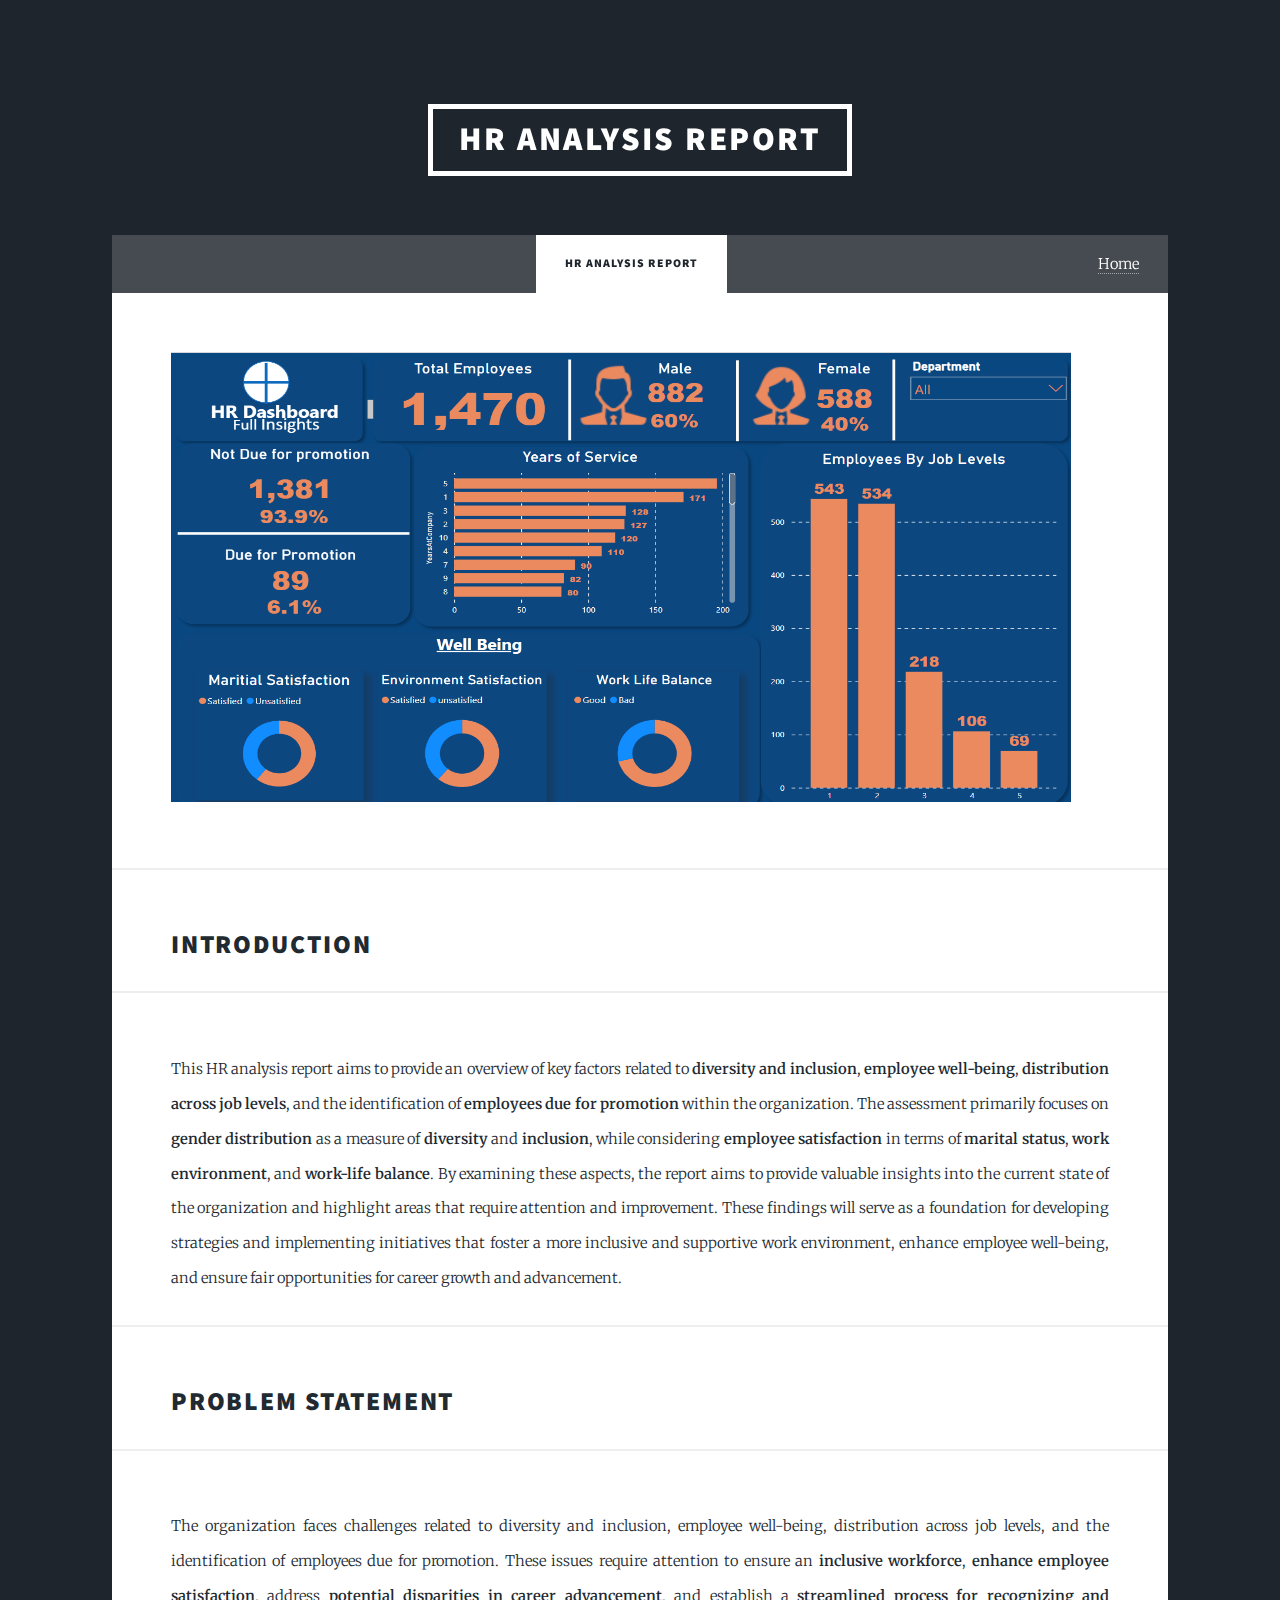
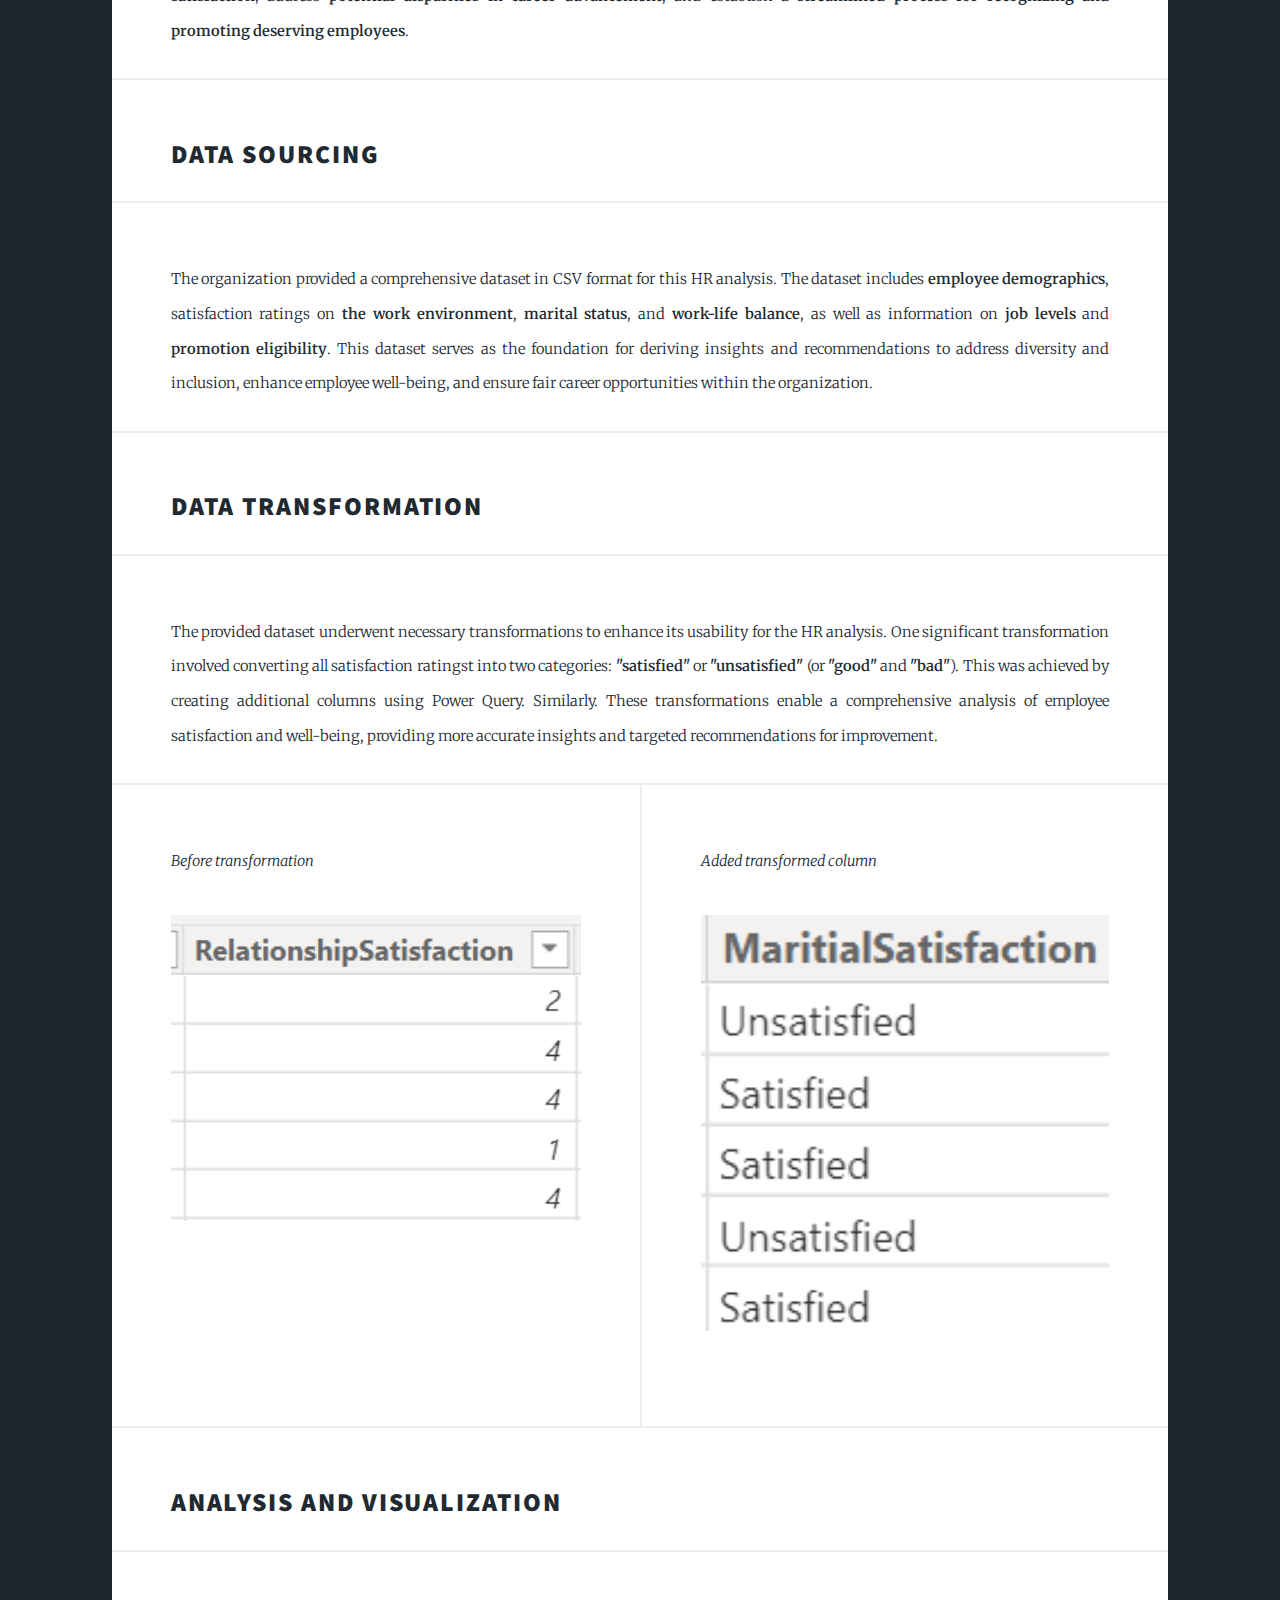
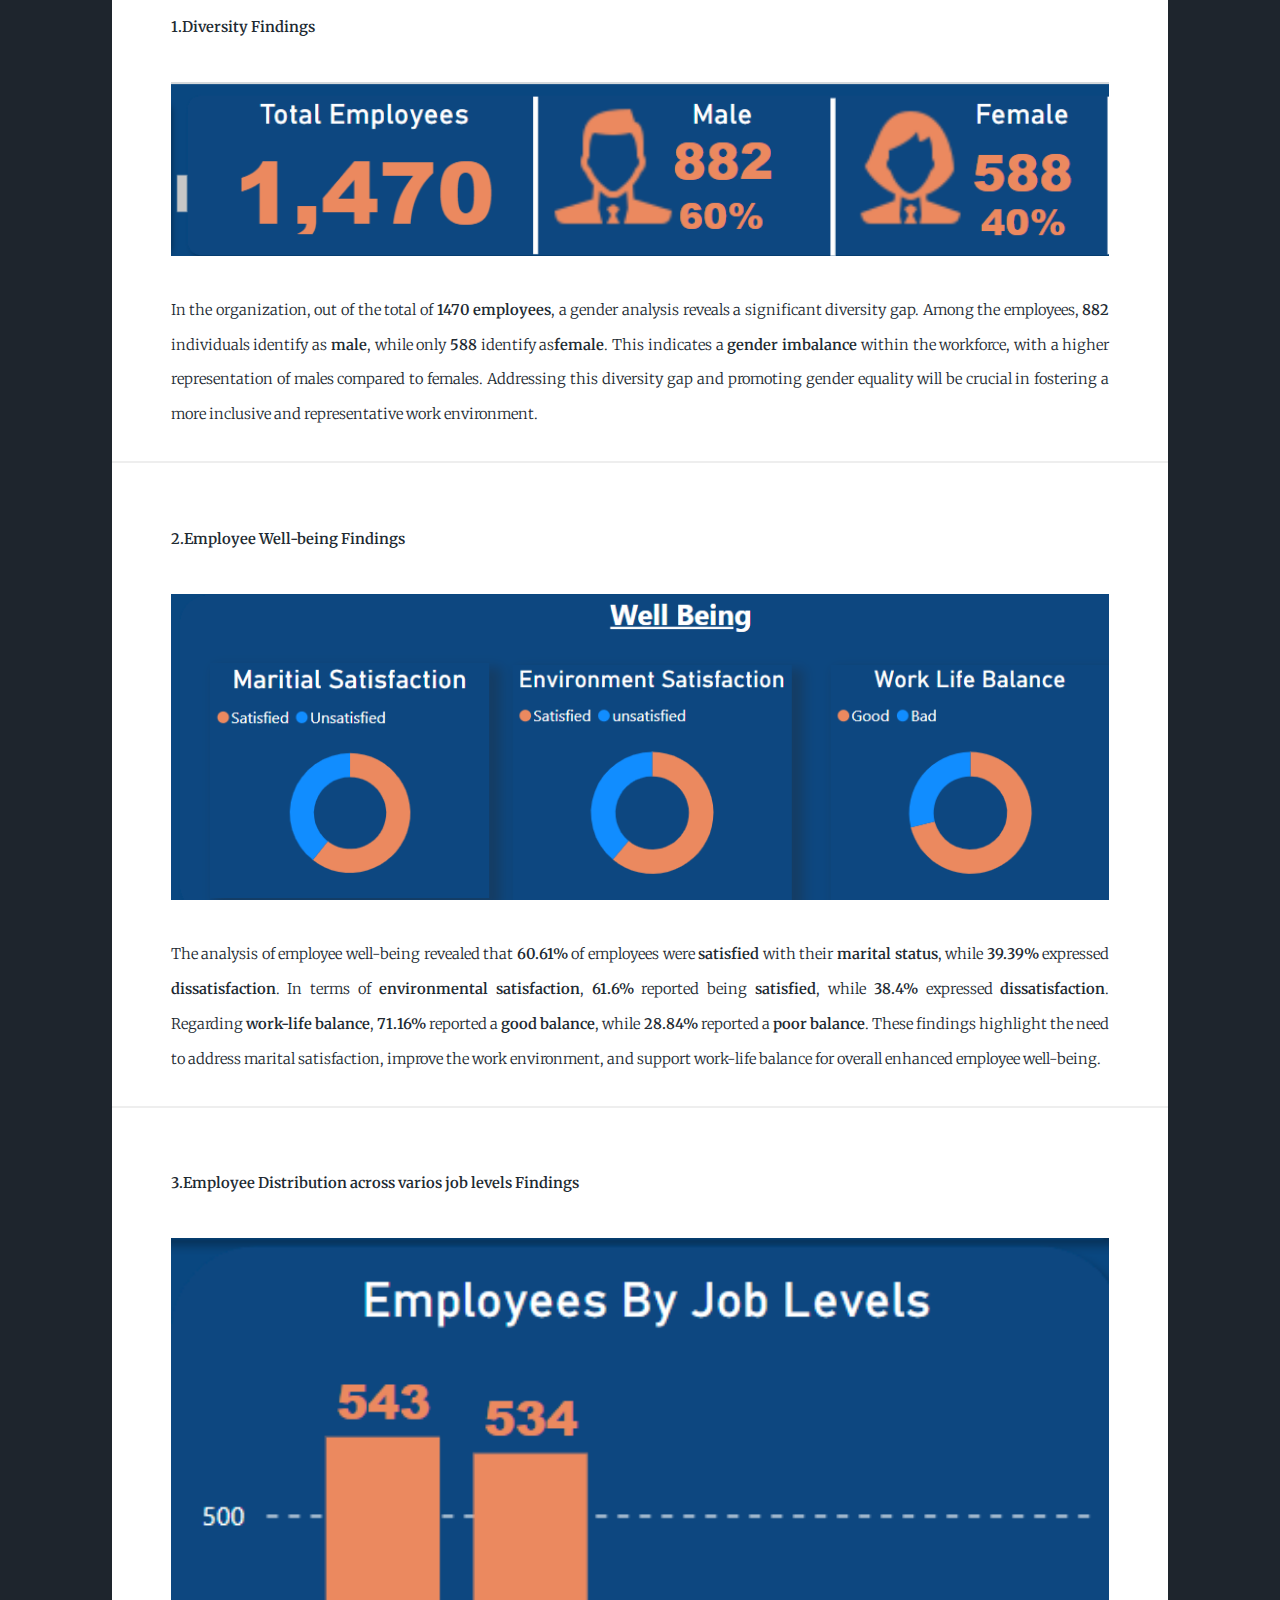
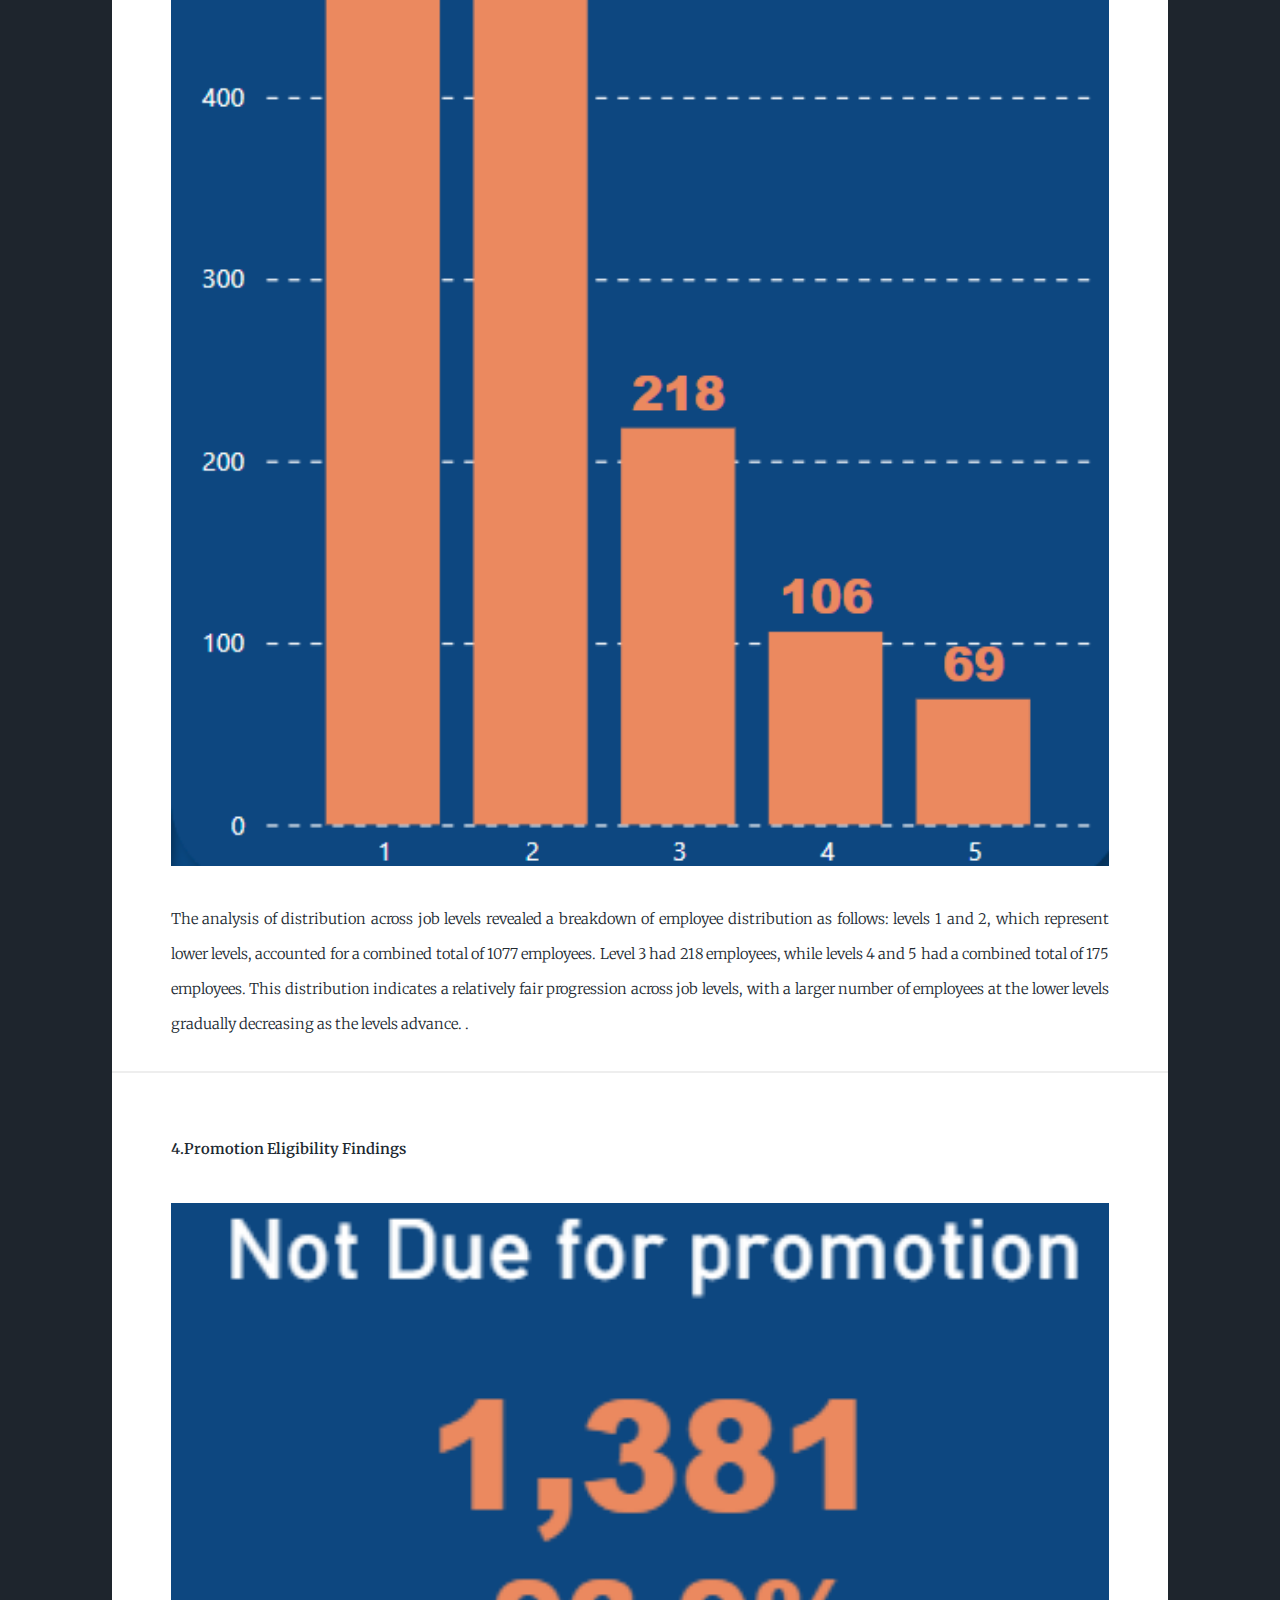
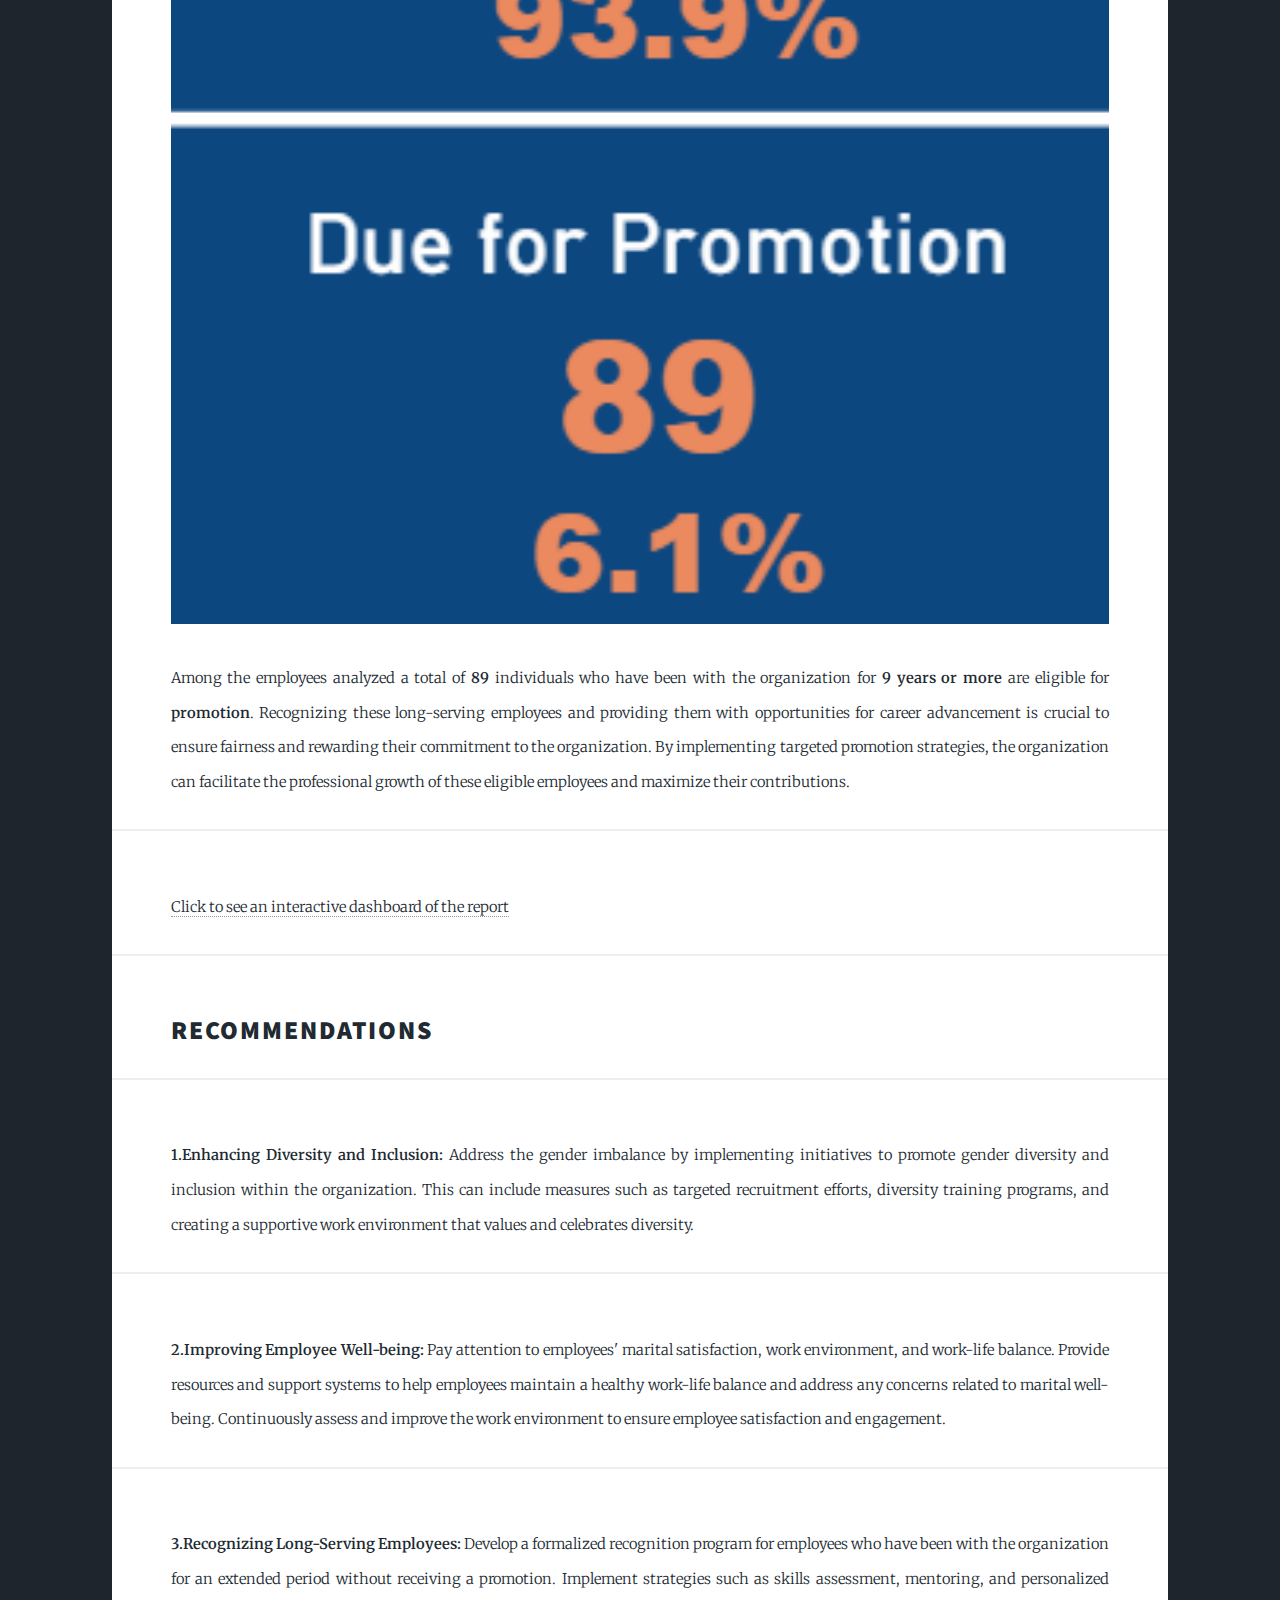
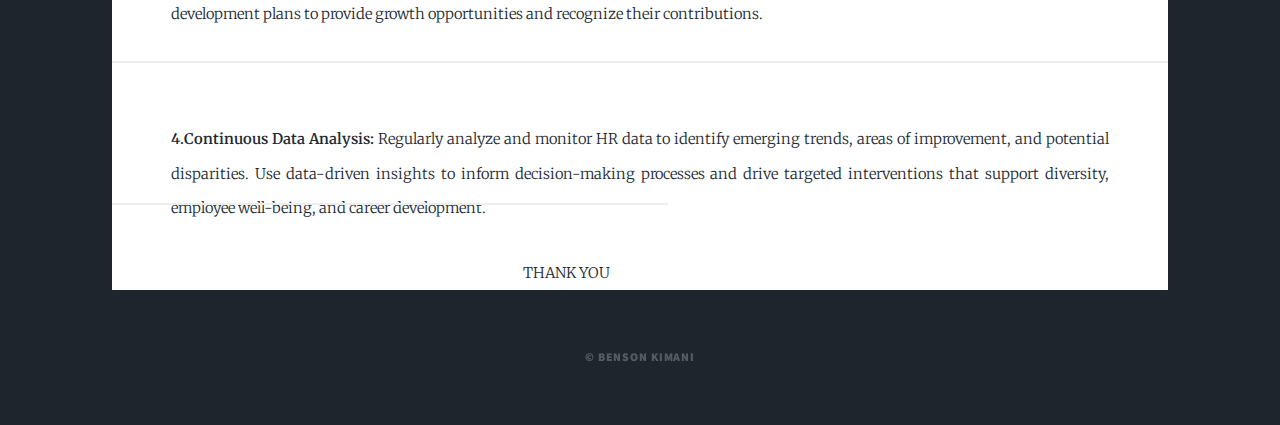
==== commit 497166e5: "Journals Update" ====
--- a/Hr_analysis.html
+++ b/Hr_analysis.html
@@ -42,7 +42,7 @@
 						<!-- Posts -->
 							
 								<div class="image container">
-									<img src="images/HR_Dashboard.png" alt="HR Dashboard">
+									<img src="images/HR_Dashboard.png" alt="HR Dashboard" class="image fit">
 								</div>
 									
 								<h2>Introduction</h2> 
